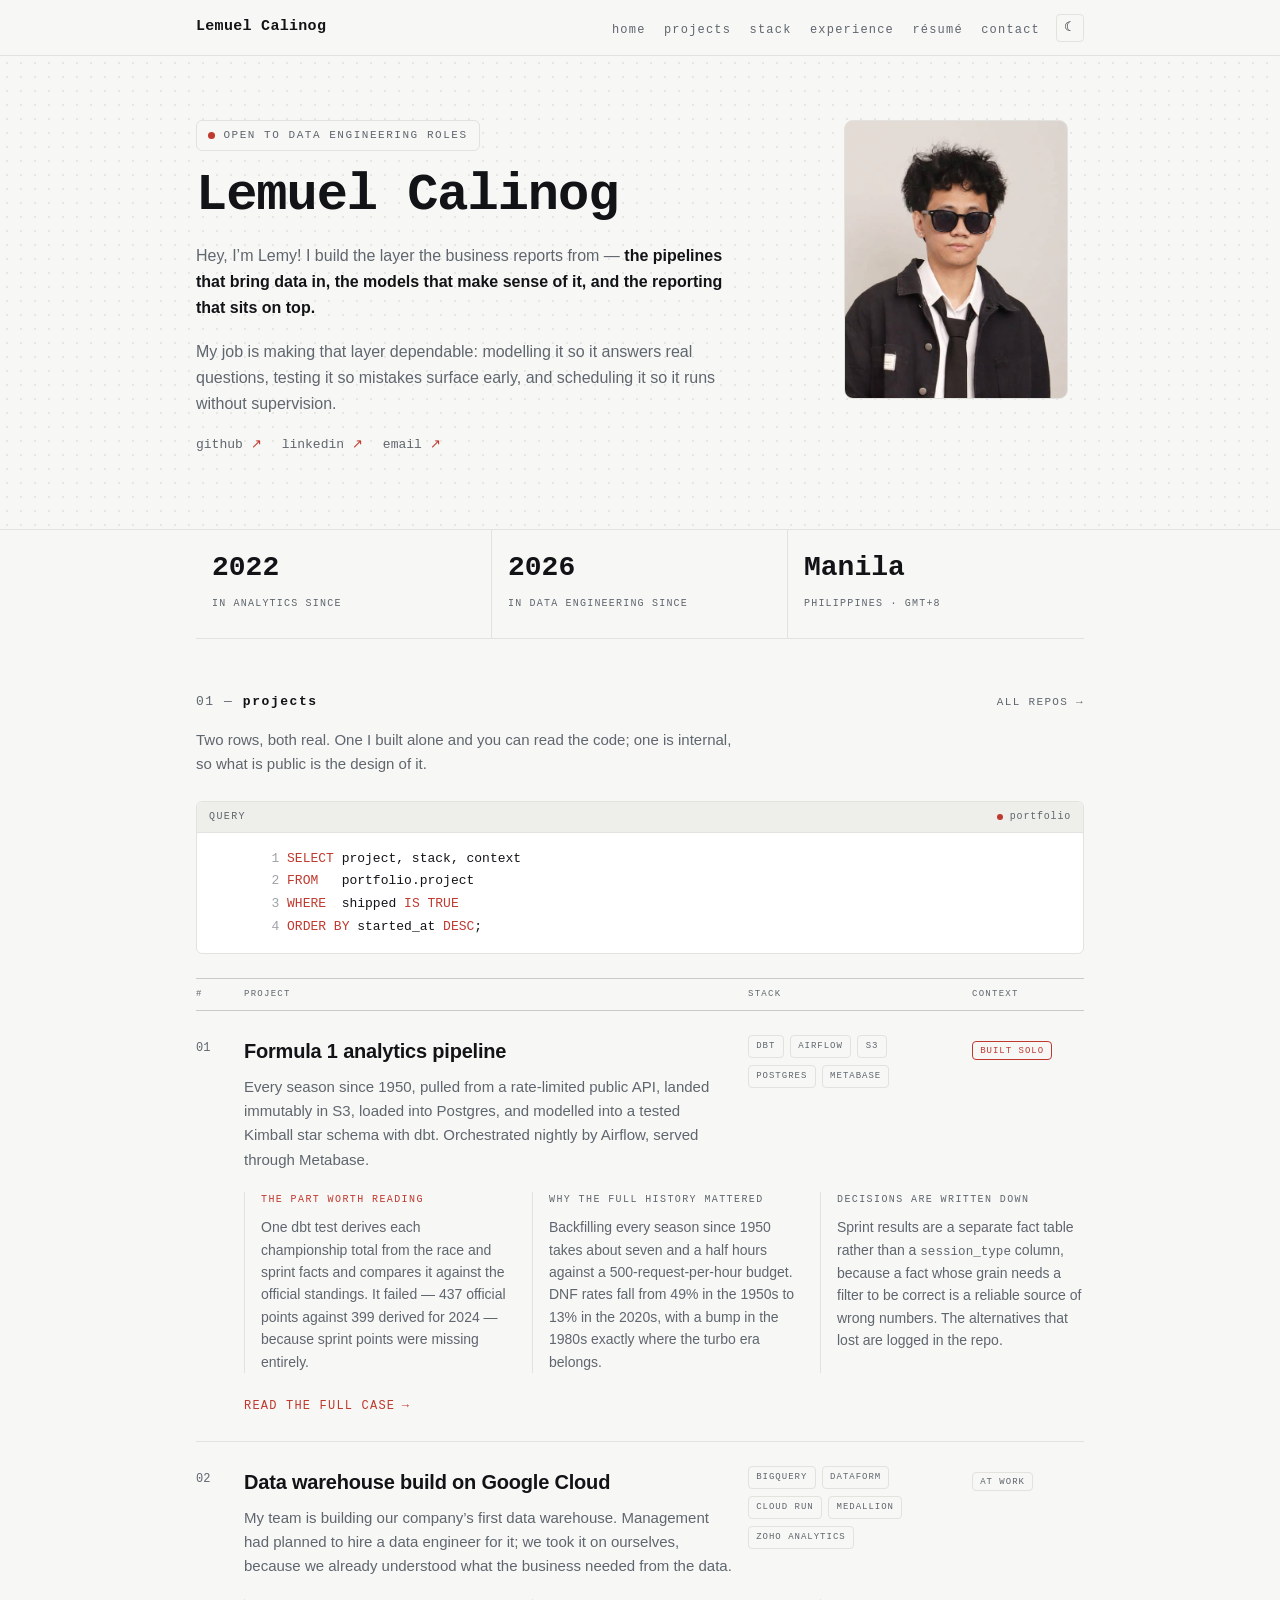
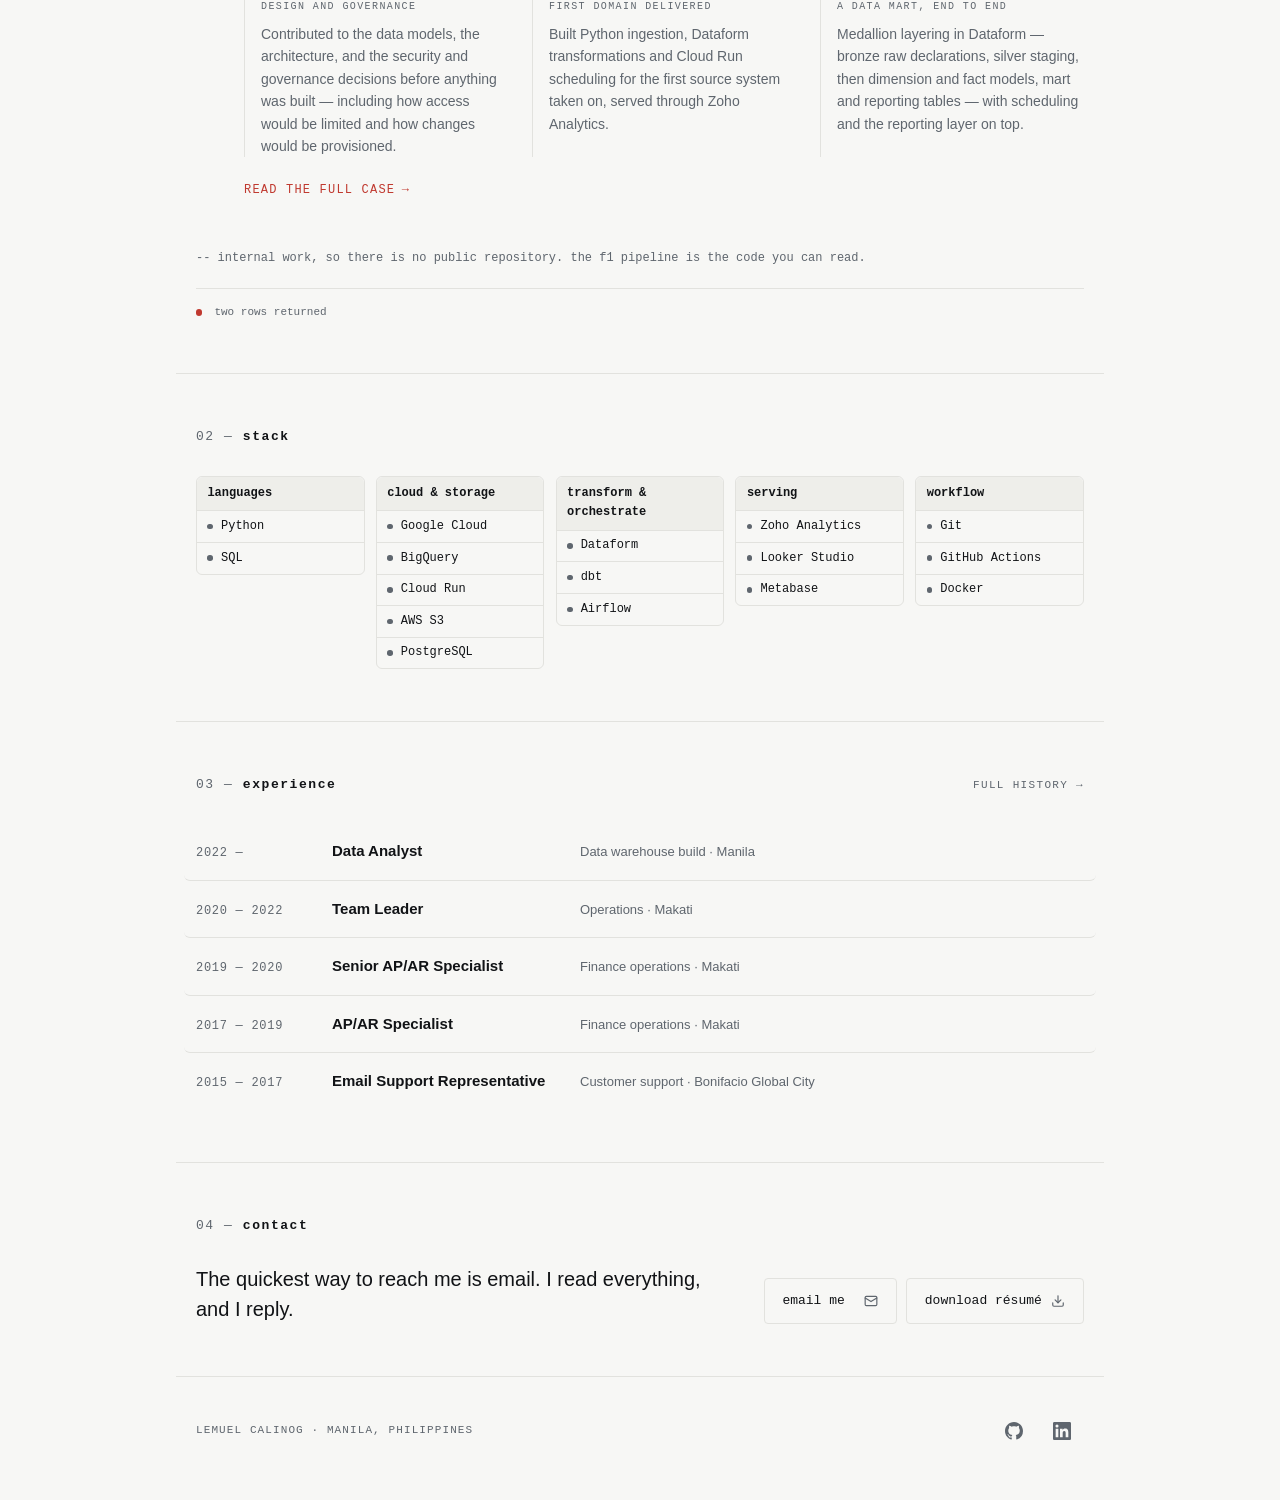
==== index.html @ dd2e5c6b "feat: add stack to the primary navigation The stack section was the only one on the home page with n" ====
<!DOCTYPE html>
<html lang="en">
<head>
<meta charset="utf-8">
<meta name="viewport" content="width=device-width, initial-scale=1">
<title>Lemuel Calinog — Analytics Engineering</title>
<meta name="description" content="Data professional in Manila. I build the layer the business reports from — the pipelines that bring data in, the models that make sense of it, and the reporting that sits on top.">

<meta property="og:type" content="website">
<meta property="og:title" content="Lemuel Calinog — Analytics Engineering">
<meta property="og:description" content="I build the layer the business reports from — the pipelines that bring data in, the models that make sense of it, and the reporting that sits on top.">
<meta property="og:url" content="https://lemybetheone.vercel.app/">
<!-- og:image must be an absolute URL: LinkedIn will not resolve a relative one.
     If the site moves to a custom domain, this line and og:url must change. -->
<meta property="og:image" content="https://lemybetheone.vercel.app/assets/og.png">
<meta property="og:image:width" content="1200">
<meta property="og:image:height" content="630">
<meta property="og:image:alt" content="Lemuel Calinog — building the layer the business reports from.">
<meta name="twitter:card" content="summary_large_image">
<link rel="icon" href="assets/favicon.svg" type="image/svg+xml">

<script>
(function(){try{var t=localStorage.getItem('theme');if(t){document.documentElement.setAttribute('data-theme',t);}}catch(e){}})();
</script>

<link rel="stylesheet" href="assets/style.css">
</head>
<body>

<a class="skip" href="#main">Skip to content</a>

<header>
  <div class="wrap bar">
    <a class="brand" href="#top">Lemuel Calinog</a>
    <nav aria-label="Primary">
      <ul>
        <li><a href="#top">home</a></li>
        <li><a href="projects.html">projects</a></li>
        <li><a href="#stack">stack</a></li>
        <li><a href="#experience">experience</a></li>
        <li><a href="assets/lemuel-calinog-cv.pdf" target="_blank" rel="noopener noreferrer">résumé<span class="sr-only"> (opens in a new tab)</span></a></li>
        <li><a href="#contact">contact</a></li>
      </ul>
    </nav>
    <button id="theme-toggle" type="button" aria-label="Switch colour theme"><span id="theme-icon">☀</span></button>
  </div>
</header>

<main id="main">

  <div class="hero" id="top">
    <div class="wrap">
      <div class="herogrid">
      <div class="portrait" role="img" aria-label="Lemuel Calinog"></div>
      <div>
      <p class="avail">Open to data engineering roles</p>
      <h1>Lemuel Calinog</h1>
      <p class="lede">Hey, I&rsquo;m Lemy! I build the layer the business reports from &mdash; <strong>the pipelines that bring data in, the models that make sense of it, and the reporting that sits on top.</strong></p>
      <p class="sub">My job is making that layer dependable: modelling it so it answers real questions, testing it so mistakes surface early, and scheduling it so it runs without supervision.</p>
      <p class="herolinks mono">
        <a href="https://github.com/lemybetheone" target="_blank" rel="noopener noreferrer" aria-label="GitHub (opens in a new tab)"><span class="lbl">github</span><span class="ico"><svg width="20" height="20" viewBox="0 0 16 16" fill="currentColor" aria-hidden="true"><path d="M8 0C3.58 0 0 3.58 0 8c0 3.54 2.29 6.53 5.47 7.59.4.07.55-.17.55-.38 0-.19-.01-.82-.01-1.49-2.01.37-2.53-.49-2.69-.94-.09-.23-.48-.94-.82-1.13-.28-.15-.68-.52-.01-.53.63-.01 1.08.58 1.23.82.72 1.21 1.87.87 2.33.66.07-.52.28-.87.51-1.07-1.78-.2-3.64-.89-3.64-3.95 0-.87.31-1.59.82-2.15-.08-.2-.36-1.02.08-2.12 0 0 .67-.21 2.2.82.64-.18 1.32-.27 2-.27s1.36.09 2 .27c1.53-1.04 2.2-.82 2.2-.82.44 1.1.16 1.92.08 2.12.51.56.82 1.27.82 2.15 0 3.07-1.87 3.75-3.65 3.95.29.25.54.73.54 1.48 0 1.07-.01 1.93-.01 2.2 0 .21.15.46.55.38A8.01 8.01 0 0 0 16 8c0-4.42-3.58-8-8-8Z"/></svg></span></a>
        <a href="https://www.linkedin.com/in/lemuelcalinog/" target="_blank" rel="noopener noreferrer" aria-label="LinkedIn (opens in a new tab)"><span class="lbl">linkedin</span><span class="ico"><svg width="20" height="20" viewBox="0 0 24 24" fill="currentColor" aria-hidden="true"><path d="M20.447 20.452h-3.554v-5.569c0-1.328-.027-3.037-1.852-3.037-1.853 0-2.136 1.445-2.136 2.939v5.667H9.351V9h3.414v1.561h.046c.477-.9 1.637-1.85 3.37-1.85 3.601 0 4.267 2.37 4.267 5.455v6.286ZM5.337 7.433a2.062 2.062 0 0 1-2.063-2.065 2.064 2.064 0 1 1 2.063 2.065Zm1.782 13.019H3.555V9h3.564v11.452ZM22.225 0H1.771C.792 0 0 .774 0 1.729v20.542C0 23.227.792 24 1.771 24h20.451C23.2 24 24 23.227 24 22.271V1.729C24 .774 23.2 0 22.222 0h.003Z"/></svg></span></a>
        <a href="mailto:lemuelcalinog@gmail.com" aria-label="Email"><span class="lbl">email</span><span class="ico"><svg width="20" height="20" viewBox="0 0 24 24" fill="none" stroke="currentColor" stroke-width="1.8" stroke-linecap="round" stroke-linejoin="round" aria-hidden="true"><rect x="2" y="4" width="20" height="16" rx="2"/><path d="m2 7 10 6 10-6"/></svg></span></a>
      </p>
      </div>
      </div>
    </div>
  </div>

  <div class="wrap">
    <div class="stats">
      <div class="stat"><b>2022</b><span>in analytics since</span></div>
      <div class="stat"><b>2026</b><span>in data engineering since</span></div>
      <div class="stat"><b>Manila</b><span>philippines · gmt+8</span></div>
    </div>
  </div>

  <section id="projects" class="wrap">
    <div class="shead">
      <h2>01 — <b>projects</b></h2>
      <a href="https://github.com/lemybetheone" target="_blank" rel="noopener noreferrer">all repos &rarr;<span class="sr-only"> (opens in a new tab)</span></a>
    </div>
    <p class="sintro">Two rows, both real. One I built alone and you can read the code; one is internal, so what is public is the design of it.</p>

    <div class="qpane">
      <div class="qbar"><span>query</span><span class="qconn">portfolio</span></div>
      <pre class="qsql"><code>        <span class="ln">1</span> <span class="kw">SELECT</span> project, stack, context
        <span class="ln">2</span> <span class="kw">FROM</span>   portfolio.project
        <span class="ln">3</span> <span class="kw">WHERE</span>  shipped <span class="kw">IS TRUE</span>
        <span class="ln">4</span> <span class="kw">ORDER BY</span> started_at <span class="kw">DESC</span>;</code></pre>
    </div>

    <div class="rowhead" aria-hidden="true">
      <span>#</span><span>project</span><span>stack</span><span>context</span>
    </div>

    <article class="prow">
      <div class="ptop">
        <span class="pn">01</span>
        <div class="phead">
          <h3><a href="projects.html#f1">Formula 1 analytics pipeline</a></h3>
          <p class="plede">Every season since 1950, pulled from a rate-limited public API, landed immutably in S3, loaded into Postgres, and modelled into a tested Kimball star schema with dbt. Orchestrated nightly by Airflow, served through Metabase.</p>
        </div>
        <p class="tags pstack"><span class="tag">dbt</span><span class="tag">Airflow</span><span class="tag">S3</span><span class="tag">Postgres</span><span class="tag">Metabase</span></p>
        <p class="pctx"><span class="tag tag-hot">Built solo</span></p>
      </div>
      <div class="pcols">
        <div class="pcol">
          <p class="pcol-label pcol-label--hot">The part worth reading</p>
          <p>One dbt test derives each championship total from the race and sprint facts and compares it against the official standings. It failed — 437 official points against 399 derived for 2024 — because sprint points were missing entirely.</p>
        </div>
        <div class="pcol">
          <p class="pcol-label">Why the full history mattered</p>
          <p>Backfilling every season since 1950 takes about seven and a half hours against a 500-request-per-hour budget. DNF rates fall from 49% in the 1950s to 13% in the 2020s, with a bump in the 1980s exactly where the turbo era belongs.</p>
        </div>
        <div class="pcol">
          <p class="pcol-label">Decisions are written down</p>
          <p>Sprint results are a separate fact table rather than a <code>session_type</code> column, because a fact whose grain needs a filter to be correct is a reliable source of wrong numbers. The alternatives that lost are logged in the repo.</p>
        </div>
      </div>
      <p class="pmore"><a class="go" href="projects.html#f1">Read the full case</a></p>
    </article>

    <article class="prow">
      <div class="ptop">
        <span class="pn">02</span>
        <div class="phead">
          <h3><a href="projects.html#warehouse">Data warehouse build on Google Cloud</a></h3>
          <p class="plede">My team is building our company&rsquo;s first data warehouse. Management had planned to hire a data engineer for it; we took it on ourselves, because we already understood what the business needed from the data.</p>
        </div>
        <p class="tags pstack"><span class="tag">BigQuery</span><span class="tag">Dataform</span><span class="tag">Cloud Run</span><span class="tag">Medallion</span><span class="tag">Zoho Analytics</span></p>
        <p class="pctx"><span class="tag">At work</span></p>
      </div>
      <div class="pcols">
        <div class="pcol">
          <p class="pcol-label">Design and governance</p>
          <p>Contributed to the data models, the architecture, and the security and governance decisions before anything was built — including how access would be limited and how changes would be provisioned.</p>
        </div>
        <div class="pcol">
          <p class="pcol-label">First domain delivered</p>
          <p>Built Python ingestion, Dataform transformations and Cloud Run scheduling for the first source system taken on, served through Zoho Analytics.</p>
        </div>
        <div class="pcol">
          <p class="pcol-label">A data mart, end to end</p>
          <p>Medallion layering in Dataform — bronze raw declarations, silver staging, then dimension and fact models, mart and reporting tables — with scheduling and the reporting layer on top.</p>
        </div>
      </div>
      <p class="pmore"><a class="go" href="projects.html#warehouse">Read the full case</a></p>
    </article>

    <p class="pnote">-- internal work, so there is no public repository. the f1 pipeline is the code you can read.</p>
    <p class="statusline">two rows returned</p>
  </section>

  <section id="stack" class="wrap">
    <div class="shead"><h2>02 — <b>stack</b></h2></div>
        <div class="stackgrid">
      <div class="ent">
        <div class="entname">languages</div>
        <ul>
          <li><span class="dot"></span>Python</li>
          <li><span class="dot"></span>SQL</li>
        </ul>
      </div>
      <div class="ent">
        <div class="entname">cloud &amp; storage</div>
        <ul>
          <li><span class="dot"></span>Google Cloud</li>
          <li><span class="dot"></span>BigQuery</li>
          <li><span class="dot"></span>Cloud Run</li>
          <li><span class="dot"></span>AWS S3</li>
          <li><span class="dot"></span>PostgreSQL</li>
        </ul>
      </div>
      <div class="ent">
        <div class="entname">transform &amp; orchestrate</div>
        <ul>
          <li><span class="dot"></span>Dataform</li>
          <li><span class="dot"></span>dbt</li>
          <li><span class="dot"></span>Airflow</li>
        </ul>
      </div>
      <div class="ent">
        <div class="entname">serving</div>
        <ul>
          <li><span class="dot"></span>Zoho Analytics</li>
          <li><span class="dot"></span>Looker Studio</li>
          <li><span class="dot"></span>Metabase</li>
        </ul>
      </div>
      <div class="ent">
        <div class="entname">workflow</div>
        <ul>
          <li><span class="dot"></span>Git</li>
          <li><span class="dot"></span>GitHub Actions</li>
          <li><span class="dot"></span>Docker</li>
        </ul>
      </div>
    </div>
  </section>

  <section id="experience" class="wrap">
    <div class="shead">
      <h2>03 — <b>experience</b></h2>
      <a href="assets/lemuel-calinog-cv.pdf" target="_blank" rel="noopener noreferrer">full history &rarr;<span class="sr-only"> (opens in a new tab)</span></a>
    </div>
    <div class="xp"><div class="yr">2022 —</div><div class="role">Data Analyst</div><div class="org">Data warehouse build · Manila</div></div>
    <div class="xp"><div class="yr">2020 — 2022</div><div class="role">Team Leader</div><div class="org">Operations · Makati</div></div>
    <div class="xp"><div class="yr">2019 — 2020</div><div class="role">Senior AP/AR Specialist</div><div class="org">Finance operations · Makati</div></div>
    <div class="xp"><div class="yr">2017 — 2019</div><div class="role">AP/AR Specialist</div><div class="org">Finance operations · Makati</div></div>
    <div class="xp"><div class="yr">2015 — 2017</div><div class="role">Email Support Representative</div><div class="org">Customer support · Bonifacio Global City</div></div>
  </section>

  <section id="contact" class="wrap">
    <div class="shead"><h2>04 — <b>contact</b></h2></div>
    <div class="contactrow">
      <p class="cstatement">The quickest way to reach me is email. I read everything, and I reply.</p>
      <div class="cactions">
        <!-- Opens the mail client AND copies the address. If no mail handler is
             registered the mailto does nothing visible, which is the failure this
             works around: the address is already on the clipboard and the status
             region says so. -->
        <a class="btn" id="email-action" href="mailto:lemuelcalinog@gmail.com" data-email="lemuelcalinog@gmail.com">
          <span class="btn-label">email me</span>
          <span class="btn-icon"><svg width="14" height="14" viewBox="0 0 24 24" fill="none" stroke="currentColor" stroke-width="2" stroke-linecap="round" stroke-linejoin="round" aria-hidden="true"><rect x="2" y="4" width="20" height="16" rx="2"/><path d="m2 7 10 6 10-6"/></svg></span>
        </a>
        <a class="btn" href="assets/lemuel-calinog-cv.pdf" target="_blank" rel="noopener noreferrer">
          <span class="btn-label">download r&eacute;sum&eacute;</span>
          <span class="btn-icon"><svg width="14" height="14" viewBox="0 0 24 24" fill="none" stroke="currentColor" stroke-width="2" stroke-linecap="round" stroke-linejoin="round" aria-hidden="true"><path d="M21 15v4a2 2 0 0 1-2 2H5a2 2 0 0 1-2-2v-4"/><polyline points="7 10 12 15 17 10"/><line x1="12" y1="15" x2="12" y2="3"/></svg></span>
          <span class="sr-only"> (opens in a new tab)</span>
        </a>
      </div>
    </div>
    <p id="copy-status" class="sr-only" role="status" aria-live="polite"></p>
  </section>

</main>

<footer class="wrap">
  <span>Lemuel Calinog · Manila, Philippines</span>
  <div class="social">
    <a href="https://github.com/lemybetheone" target="_blank" rel="noopener noreferrer">
      <svg width="18" height="18" viewBox="0 0 16 16" fill="currentColor" aria-hidden="true"><path d="M8 0C3.58 0 0 3.58 0 8c0 3.54 2.29 6.53 5.47 7.59.4.07.55-.17.55-.38 0-.19-.01-.82-.01-1.49-2.01.37-2.53-.49-2.69-.94-.09-.23-.48-.94-.82-1.13-.28-.15-.68-.52-.01-.53.63-.01 1.08.58 1.23.82.72 1.21 1.87.87 2.33.66.07-.52.28-.87.51-1.07-1.78-.2-3.64-.89-3.64-3.95 0-.87.31-1.59.82-2.15-.08-.2-.36-1.02.08-2.12 0 0 .67-.21 2.2.82.64-.18 1.32-.27 2-.27s1.36.09 2 .27c1.53-1.04 2.2-.82 2.2-.82.44 1.1.16 1.92.08 2.12.51.56.82 1.27.82 2.15 0 3.07-1.87 3.75-3.65 3.95.29.25.54.73.54 1.48 0 1.07-.01 1.93-.01 2.2 0 .21.15.46.55.38A8.01 8.01 0 0 0 16 8c0-4.42-3.58-8-8-8Z"/></svg>
      <span class="sr-only">GitHub (opens in a new tab)</span>
    </a>
    <a href="https://www.linkedin.com/in/lemuelcalinog/" target="_blank" rel="noopener noreferrer">
      <svg width="18" height="18" viewBox="0 0 24 24" fill="currentColor" aria-hidden="true"><path d="M20.447 20.452h-3.554v-5.569c0-1.328-.027-3.037-1.852-3.037-1.853 0-2.136 1.445-2.136 2.939v5.667H9.351V9h3.414v1.561h.046c.477-.9 1.637-1.85 3.37-1.85 3.601 0 4.267 2.37 4.267 5.455v6.286ZM5.337 7.433a2.062 2.062 0 0 1-2.063-2.065 2.064 2.064 0 1 1 2.063 2.065Zm1.782 13.019H3.555V9h3.564v11.452ZM22.225 0H1.771C.792 0 0 .774 0 1.729v20.542C0 23.227.792 24 1.771 24h20.451C23.2 24 24 23.227 24 22.271V1.729C24 .774 23.2 0 22.222 0h.003Z"/></svg>
      <span class="sr-only">LinkedIn (opens in a new tab)</span>
    </a>
  </div>
</footer>

<script src="assets/site.js" defer></script>
</body>
</html>
---- assets/style.css ----
/* dark is the default here; light is the alternate */
  :root{
    --bg:#0b0c0e; --raised:#121418; --ink:#f2f3f5; --muted:#8a9099;
    --rule:#23262b; --accent:#e8564a; --dot:rgba(255,255,255,.07);
    --chip:#15181c; --rule-strong:#2e3239; --scrim-rgb:11,12,14;
    --key:#f09a91; --key-bg:#241512;
    /* one radius scale for the whole page */
    --r-sm:4px; --r-md:6px; --r-lg:9px;
  }
  @media (prefers-color-scheme:light){
    :root:not([data-theme="dark"]){
      --bg:#f7f7f5; --raised:#ffffff; --ink:#111316; --muted:#5f666e;
      --rule:#e2e2de; --accent:#c0392f; --dot:rgba(0,0,0,.07); --chip:#eeeeea;
      --rule-strong:#cbcbc5; --key:#a33227; --key-bg:#f7e7e4; --scrim-rgb:247,247,245;
    }
  }
  :root[data-theme="light"]{
    --bg:#f7f7f5; --raised:#ffffff; --ink:#111316; --muted:#5f666e;
    --rule:#e2e2de; --accent:#c0392f; --dot:rgba(0,0,0,.07); --chip:#eeeeea;
    --rule-strong:#cbcbc5; --key:#a33227; --key-bg:#f7e7e4; --scrim-rgb:247,247,245;
  }

  *{box-sizing:border-box}
  html{-webkit-text-size-adjust:100%;scroll-behavior:smooth}
  @media (prefers-reduced-motion:reduce){html{scroll-behavior:auto}}
  body{
    margin:0;background:var(--bg);color:var(--ink);
    font:400 1rem/1.62 -apple-system,BlinkMacSystemFont,"Segoe UI",Roboto,Helvetica,Arial,sans-serif;
  }
  .wrap{max-width:58rem;margin:0 auto;padding-left:1.25rem;padding-right:1.25rem}
  a{color:inherit}
  a:focus-visible,button:focus-visible{outline:2px solid var(--accent);outline-offset:3px}
  .mono{font-family:ui-monospace,SFMono-Regular,Menlo,Consolas,"Courier New",monospace}
  code{font-family:ui-monospace,SFMono-Regular,Menlo,Consolas,monospace;font-size:.9em}

  .sr-only{
    position:absolute;width:1px;height:1px;padding:0;margin:-1px;
    overflow:hidden;clip-path:inset(50%);white-space:nowrap;border:0;
  }
  /* Theme crossfade.
     The transition is applied only while .theme-anim is on <html>, added on
     toggle and removed once it finishes. Transitioning colours permanently
     would make the first paint fade in and slow ordinary hovers. */
  .theme-anim, .theme-anim *{
    transition:background-color .28s ease, color .28s ease,
               border-color .28s ease, fill .28s ease !important;
  }
  #theme-icon{display:inline-block;line-height:1}
  #theme-icon.swap{animation:icon-swap .34s ease}
  @keyframes icon-swap{
    from{transform:rotate(-140deg) scale(.6);opacity:0}
    to{transform:rotate(0) scale(1);opacity:1}
  }
  @media (prefers-reduced-motion:reduce){
    .theme-anim, .theme-anim *{transition:none !important}
    #theme-icon.swap{animation:none}
  }

  .skip{position:absolute;left:-9999px}
  .skip:focus{left:1rem;top:1rem;z-index:20;background:var(--raised);padding:.6rem 1rem;border:1px solid var(--rule)}

  /* ---------- header ---------- */
  header{position:sticky;top:0;z-index:10;background:var(--bg);border-bottom:1px solid var(--rule)}
  .bar{display:flex;align-items:center;gap:1rem;padding-top:.85rem;padding-bottom:.85rem;flex-wrap:wrap}
  .brand{
    font-family:ui-monospace,SFMono-Regular,Menlo,Consolas,monospace;
    font-size:.9375rem;font-weight:700;letter-spacing:.02em;text-decoration:none;margin-right:auto;
  }
  nav ul{display:flex;gap:1.15rem;list-style:none;margin:0;padding:0;flex-wrap:wrap}
  nav a{
    font-family:ui-monospace,SFMono-Regular,Menlo,Consolas,monospace;
    font-size:.75rem;letter-spacing:.1em;text-transform:lowercase;
    color:var(--muted);text-decoration:none;
  }
  nav a:hover{color:var(--ink)}
  #theme-toggle{
    border:1px solid var(--rule);background:transparent;color:var(--ink);
    width:1.75rem;height:1.75rem;cursor:pointer;font-size:.8rem;line-height:1;
    border-radius:var(--r-sm);
    display:inline-flex;align-items:center;justify-content:center;flex-shrink:0;
  }
  @media (max-width:34rem){
    nav{order:3;width:100%;border-top:1px solid var(--rule);padding-top:.6rem}
    /* space-between spreads the five links across the full row; the gap is only
       the minimum, kept small enough that they still fit on one line at 320px,
       where 0.8rem was pushing contact onto a second row */
    nav ul{gap:.4rem;justify-content:space-between}
    nav a{font-size:.6875rem;letter-spacing:.06em}
  }
  /* six links do not fit one line on the narrowest phones: the labels alone are
     269px inside 280px, leaving 11px for five gaps. One step down of type and
     tracking buys the room back, below the width where 375px devices sit. */
  @media (max-width:21.5rem){
    nav a{font-size:.625rem;letter-spacing:.03em}
  }

  /* ---------- hero ---------- */
  /* #top is the hero itself and the header is sticky, so jumping to it parked
     the header over the top of the photograph and the frame began at the neck.
     The offset matches the header, which lands the page at its true top where
     the whole figure shows. Desktop has a shorter header, so it simply clamps. */
  #top{scroll-margin-top:7rem}
  .hero{
    position:relative;padding-top:4rem;padding-bottom:3.5rem;
    background-image:radial-gradient(var(--dot) 1px, transparent 1px);
    background-size:14px 14px;
    border-bottom:1px solid var(--rule);
  }
  .avail{
    display:inline-flex;align-items:center;gap:.5rem;
    font-family:ui-monospace,SFMono-Regular,Menlo,Consolas,monospace;
    font-size:.6875rem;letter-spacing:.14em;text-transform:uppercase;color:var(--muted);
    border:1px solid var(--rule);background:var(--bg);padding:.35rem .7rem;margin:0 0 1.75rem;
    border-radius:var(--r-md);
  }
  .avail::before{content:"";width:.45rem;height:.45rem;border-radius:50%;background:var(--accent)}
  .herogrid{display:grid;gap:2rem;align-items:start}
  @media (min-width:44rem){
    .herogrid{grid-template-columns:1fr 15rem;gap:2.75rem}
    .portrait{order:2}
  }
  /* The portrait is a background image so each theme fetches only its own
     file. An <img> pair would download both, and <picture> cannot see the
     manual data-theme toggle - only the OS preference. */
  .portrait{
    margin:0;max-width:14rem;width:100%;aspect-ratio:560/697;
    border:1px solid var(--rule);border-radius:var(--r-lg);
    background:#edece8 center/cover no-repeat;
    background-image:url(portrait.jpg);
  }
  @media (prefers-color-scheme:light){
    :root:not([data-theme="dark"]) .portrait{background-image:url(portrait-light.jpg)}
  }
  :root[data-theme="light"] .portrait{background-image:url(portrait-light.jpg)}
  :root[data-theme="dark"] .portrait{background-image:url(portrait.jpg)}

  h1{
    font-family:ui-monospace,SFMono-Regular,Menlo,Consolas,monospace;
    margin:0 0 1.25rem;font-size:clamp(2rem,8vw,3.25rem);font-weight:700;
    line-height:1.05;letter-spacing:-.02em;
  }
  .hero p{margin:0 0 1.1rem;max-width:34rem;color:var(--muted)}
  .hero p strong{color:var(--ink);font-weight:600}
  .herolinks{
    font-family:ui-monospace,SFMono-Regular,Menlo,Consolas,monospace;
    font-size:.8125rem;margin:1.75rem 0 0;display:flex;flex-wrap:wrap;gap:1.25rem;
  }
  .herolinks a{text-decoration:none;color:var(--muted)}
  .herolinks a:hover{color:var(--accent)}
  .herolinks a::after{content:" \2197";color:var(--accent)}

  /* The icon belongs to the hero links alone: the label carries wide screens,
     and every other .herolinks on the site - all repos on projects.html - stays
     a plain text link rather than being forced into an icon circle. */
  .herolinks .ico{display:none}

  /* Below 44rem the portrait fills the screen and the copy sits on it, centred.
     The photograph's backdrop peaks at 0.99 relative luminance, so light text
     over it unwashed measures about 1.05:1. A wash of 0.85 is what AA needs at
     that peak, and it fades in only under the copy, so the figure above stays
     as it was shot. */
  @media (max-width:43.98rem){
    .hero{
      position:relative;
      /* 7rem is the header above it, so the photograph fills what is left */
      min-height:calc(100vh - 7rem);min-height:calc(100svh - 7rem);
      display:flex;align-items:flex-end;text-align:center;
      padding-top:1.5rem;padding-bottom:2rem;
      background-image:url(portrait-full.jpg);
      background-size:cover;background-position:50% 50%;background-repeat:no-repeat;
    }
    .hero::before{
      content:"";position:absolute;inset:0;pointer-events:none;z-index:1;
      background:linear-gradient(to bottom,
        rgba(var(--scrim-rgb),.10) 0%,
        rgba(var(--scrim-rgb),0) 30%);
    }
    .hero > .wrap{position:relative;width:100%;z-index:2}
    /* sized to the copy, not to a share of the viewport: a percentage cannot
       know how tall the text is */
    .hero > .wrap::before{
      content:"";position:absolute;z-index:-1;pointer-events:none;
      left:0;right:0;top:-6rem;bottom:-2rem;
      background:linear-gradient(to bottom,
        rgba(var(--scrim-rgb),0) 0,
        rgba(var(--scrim-rgb),.86) 6rem,
        rgba(var(--scrim-rgb),.93) 100%);
    }
    .portrait{display:none}
    .herogrid{gap:0}
    .herogrid > div:last-child{display:flex;flex-direction:column;align-items:center}

    /* .hero p is (0,1,1) and outranks a bare .avail, so this has to match it */
    .hero .avail{
      order:1;margin:0 0 1.1rem;
      background:rgba(var(--scrim-rgb),.45);border-color:rgba(255,255,255,.22);
      -webkit-backdrop-filter:blur(6px);backdrop-filter:blur(6px);
      color:var(--ink);
    }
    .hero .lede{
      order:2;margin:0 0 1.4rem;max-width:30rem;
      font-size:.9375rem;line-height:1.6;color:var(--ink);
    }
    .hero .lede strong{font-weight:600}
    /* the second paragraph is desktop only */
    .hero .sub{display:none}

    .hero .herolinks{order:3;margin:0 0 1.5rem;gap:.75rem;justify-content:center}
    .hero .herolinks .lbl{display:none}
    .hero .herolinks .ico{display:inline-flex;line-height:0}
    .hero .herolinks a::after{content:none}
    .hero .herolinks a{
      display:inline-flex;align-items:center;justify-content:center;
      width:2.75rem;height:2.75rem;border-radius:50%;color:var(--ink);
      background:rgba(var(--scrim-rgb),.45);border:1px solid rgba(255,255,255,.22);
      -webkit-backdrop-filter:blur(6px);backdrop-filter:blur(6px);
    }

    /* family, weight and tracking stay as the desktop h1 sets them; only the
       position and the size change for the splash */
    .hero h1{
      order:4;margin:0;
      font-size:clamp(2rem,11vw,3.25rem);line-height:1.05;
    }
  }
  /* Each theme gets its own frame, as .portrait already does, so only the one
     in use is fetched. A light wash is pale, so its glass needs a dark edge. */
  @media (max-width:43.98rem){
    :root[data-theme="light"] .hero{background-image:url(portrait-full-light.jpg)}
    :root[data-theme="dark"] .hero{background-image:url(portrait-full.jpg)}
    :root[data-theme="light"] .hero .avail,
    :root[data-theme="light"] .hero .herolinks a{border-color:rgba(0,0,0,.18)}
  }
  @media (max-width:43.98rem) and (prefers-color-scheme:light){
    :root:not([data-theme="dark"]) .hero{background-image:url(portrait-full-light.jpg)}
    :root:not([data-theme="dark"]) .hero .avail,
    :root:not([data-theme="dark"]) .hero .herolinks a{border-color:rgba(0,0,0,.18)}
  }
  /* ---------- stat strip ---------- */
  .stats{display:grid;grid-template-columns:repeat(3,1fr);border-bottom:1px solid var(--rule)}
  .stat{padding:1.5rem 1rem;border-right:1px solid var(--rule)}
  .stat:last-child{border-right:0}
  .stat b{
    display:block;font-family:ui-monospace,SFMono-Regular,Menlo,Consolas,monospace;
    font-size:clamp(1.25rem,5vw,1.75rem);font-weight:700;line-height:1;margin-bottom:.4rem;
  }
  .stat span{
    font-family:ui-monospace,SFMono-Regular,Menlo,Consolas,monospace;
    font-size:.625rem;letter-spacing:.12em;text-transform:uppercase;color:var(--muted);
  }

  /* ---------- sections ---------- */
  section{padding-top:3.25rem;padding-bottom:3.25rem;border-bottom:1px solid var(--rule)}
  .shead{display:flex;align-items:baseline;justify-content:space-between;gap:1rem;margin:0 0 1.75rem;flex-wrap:wrap}
  .shead h2,.shead h3{
    font-family:ui-monospace,SFMono-Regular,Menlo,Consolas,monospace;
    font-size:.8125rem;font-weight:500;letter-spacing:.12em;text-transform:lowercase;
    color:var(--muted);margin:0;
  }
  .shead h2 b,.shead h3 b{color:var(--ink);font-weight:700}
  .shead a{
    font-family:ui-monospace,SFMono-Regular,Menlo,Consolas,monospace;
    font-size:.6875rem;letter-spacing:.12em;text-transform:uppercase;
    color:var(--muted);text-decoration:none;
  }
  .shead a:hover{color:var(--accent)}

  /* ---------- projects: the result set ---------- */
  .tags{display:flex;flex-wrap:wrap;gap:.4rem;margin:0 0 .9rem}
  .tag{
    font-family:ui-monospace,SFMono-Regular,Menlo,Consolas,monospace;
    font-size:.5625rem;letter-spacing:.11em;text-transform:uppercase;
    border:1px solid var(--rule);color:var(--muted);padding:.22rem .45rem;
    border-radius:var(--r-sm);white-space:nowrap;
  }
  .tag-hot{border-color:var(--accent);color:var(--accent)}
  .sintro{margin:-.75rem 0 1.5rem;max-width:34rem;color:var(--muted);font-size:.9375rem}

  /* the query is a display of what the section is, not a live console:
     there is no server here, so there is no run control and no timing. */
  .qpane{border:1px solid var(--rule);background:var(--raised);border-radius:var(--r-md);overflow:hidden;margin:0 0 1.5rem}
  .qbar{
    display:flex;align-items:center;gap:.5rem;padding:.45rem .75rem;
    border-bottom:1px solid var(--rule);background:var(--chip);
    font-family:ui-monospace,SFMono-Regular,Menlo,Consolas,monospace;font-size:.625rem;letter-spacing:.14em;
    text-transform:uppercase;color:var(--muted);
  }
  .qconn{margin-left:auto;display:inline-flex;align-items:center;gap:.4rem;letter-spacing:.08em;text-transform:none}
  .qconn::before{content:"";width:.4rem;height:.4rem;border-radius:50%;background:var(--accent)}
  .qsql{margin:0;padding:.9rem .75rem;overflow-x:auto}
  .qsql code{font-family:ui-monospace,SFMono-Regular,Menlo,Consolas,monospace;font-size:.8125rem;line-height:1.75;display:block;white-space:pre}
  .kw{color:var(--accent)}
  .str{color:var(--ink)}
  .ln{color:var(--muted);opacity:.6;-webkit-user-select:none;user-select:none}

  .rowhead{display:none}
  @media (min-width:52rem){
    .rowhead{
      display:grid;grid-template-columns:2rem minmax(0,1fr) 13rem 7rem;gap:1rem;
      padding:.5rem 0;border-top:1px solid var(--rule-strong);border-bottom:1px solid var(--rule-strong);
      font-family:ui-monospace,SFMono-Regular,Menlo,Consolas,monospace;font-size:.5625rem;letter-spacing:.14em;
      text-transform:uppercase;color:var(--muted);
    }
  }
  .prow{padding:1.5rem 0;border-bottom:1px solid var(--rule)}
  .prow:last-of-type{border-bottom:0}
  .ptop{display:grid;gap:.85rem}
  @media (min-width:52rem){
    .ptop{grid-template-columns:2rem minmax(0,1fr) 13rem 7rem;gap:1rem;align-items:start}
  }
  .pn{font-family:ui-monospace,SFMono-Regular,Menlo,Consolas,monospace;font-size:.75rem;color:var(--muted);padding-top:.3rem}
  @media (max-width:52rem){ .pn{display:none} }
  .phead h3{margin:0 0 .5rem;font-size:1.25rem;font-weight:650;letter-spacing:-.01em}
  .phead h3 a{text-decoration:none}
  @media (hover:hover){ .phead h3 a:hover{color:var(--accent)} }
  .plede{margin:0;font-size:.9375rem;color:var(--muted)}
  .pstack{margin:0}
  .pctx{margin:0}

  .pcols{display:grid;gap:1.1rem;margin:1.25rem 0 0}
  @media (min-width:52rem){
    .pcols{grid-template-columns:repeat(3,minmax(0,1fr));gap:1.5rem;margin-left:3rem}
    .pcol{padding-left:1rem;border-left:1px solid var(--rule)}
  }
  .pcol-label{
    margin:0 0 .5rem;font-family:ui-monospace,SFMono-Regular,Menlo,Consolas,monospace;font-size:.625rem;
    letter-spacing:.14em;text-transform:uppercase;color:var(--muted);
  }
  .pcol-label--hot{color:var(--accent)}
  /* :not() keeps this off the label, which would otherwise win on specificity */
  .pcol p:not(.pcol-label){margin:0;font-size:.875rem;color:var(--muted);line-height:1.6}
  .pmore{margin:1.1rem 0 0}
  @media (min-width:52rem){ .pmore{margin-left:3rem} }
  .go{
    display:inline-flex;align-items:center;gap:.4rem;
    font-family:ui-monospace,SFMono-Regular,Menlo,Consolas,monospace;font-size:.75rem;letter-spacing:.1em;
    text-transform:uppercase;color:var(--accent);text-decoration:none;
    /* grows rightward from its own left edge rather than drifting sideways */
    transform-origin:left center;
    transition:transform .16s ease;
  }
  /* the arrow is generated rather than typed, as .herolinks already does, so it
     can move without dragging the label with it */
  .go::after{content:"\2192";transition:transform .16s ease}
  .go--back::after{content:none}
  .go--back::before{content:"\2190";transition:transform .16s ease}
  /* hover:hover keeps this off touch screens, where :hover sticks after a tap.
     1.05 rather than the .btn's 1.025: at 12px that would be half a pixel. */
  @media (hover:hover){
    .go:hover{transform:scale(1.05)}
    .go:hover::after{transform:translateX(.25rem)}
    .go--back:hover::before{transform:translateX(-.25rem)}
  }
  @media (prefers-reduced-motion:reduce){
    .go,.go::after,.go--back::before{transition:none}
    .go:hover,.go:hover::after,.go--back:hover::before{transform:none}
  }
  .pnote{
    margin:1.5rem 0 0;font-family:ui-monospace,SFMono-Regular,Menlo,Consolas,monospace;font-size:.75rem;color:var(--muted);
  }
  .statusline{
    display:flex;align-items:center;gap:.75rem;margin:1.25rem 0 0;padding-top:.9rem;
    border-top:1px solid var(--rule);
    font-family:ui-monospace,SFMono-Regular,Menlo,Consolas,monospace;font-size:.6875rem;color:var(--muted);
  }
  .statusline::before{content:"";width:.4rem;height:.4rem;border-radius:50%;background:var(--accent);flex-shrink:0}

  /* ---------- entity cards: the schema figure and the stack ---------- */
  .fig{margin:1.5rem 0 1.4rem}
  .figcap{
    font-family:ui-monospace,SFMono-Regular,Menlo,Consolas,monospace;
    font-size:.625rem;letter-spacing:.14em;text-transform:uppercase;
    color:var(--muted);margin:0 0 .85rem;
  }
  /* Cards in a grid, not a positioned diagram: the page is fluid to 58rem and
     has to survive a 375px phone, so there are no fixed coordinates to break.
     The snowflake is shown by nesting dim_circuit under dim_race, and the joins
     by naming the table each foreign key points at. */
  .erd{display:grid;gap:.7rem}
  .erdcol{display:grid;gap:.7rem;align-content:start}
  @media (min-width:46rem){
    .erd{grid-template-columns:1fr 1fr;gap:.7rem 1.75rem;align-items:start}
  }
  .ent{border:1px solid var(--rule);background:var(--bg);border-radius:var(--r-md)}
  .ent--fact{border-color:var(--accent)}
  .ent--sub{margin-left:1.1rem;border-left:2px solid var(--rule-strong)}
  .entname{
    display:flex;align-items:center;gap:.5rem;
    padding:.45rem .65rem;border-bottom:1px solid var(--rule);
    background:var(--chip);border-radius:var(--r-md) var(--r-md) 0 0;
    font-family:ui-monospace,SFMono-Regular,Menlo,Consolas,monospace;
    font-size:.75rem;font-weight:650;
  }
  .entname .kind{margin-left:auto;font-weight:400;font-size:.5625rem;letter-spacing:.14em;color:var(--muted)}
  .ent--fact .entname .kind{color:var(--accent)}
  .ent ul{margin:0;padding:0;list-style:none}
  .ent li{
    display:flex;align-items:center;gap:.5rem;
    padding:.35rem .65rem;border-top:1px solid var(--rule);
    font-family:ui-monospace,SFMono-Regular,Menlo,Consolas,monospace;
    font-size:.75rem;color:var(--ink);
  }
  .ent li:first-child{border-top:0}
  .key{
    font-size:.5625rem;letter-spacing:.08em;padding:.1rem .3rem;
    border:1px solid var(--rule);color:var(--muted);border-radius:var(--r-sm);
    flex-shrink:0;width:1.7rem;text-align:center;
  }
  .key--pk{background:var(--key-bg);border-color:transparent;color:var(--key)}
  .key--none{border-color:transparent;background:transparent}
  .ent li .ref{margin-left:auto;color:var(--muted);padding-left:.5rem}
  .fignote{margin:.9rem 0 0;font-size:.875rem;color:var(--muted)}

  .dot{width:.35rem;height:.35rem;border-radius:50%;background:var(--muted);flex-shrink:0}
  /* Columns, not grid. Grid gives every card in a row the same row height, so a
     two-item card beside a five-item one left dead space beneath it. Columns let
     each card take only the height it needs and pack the next one under it.
     column-width behaves like the old minmax: as many columns as fit. */
  .stackgrid{columns:9.5rem;column-gap:.7rem}
  .stackgrid .ent{break-inside:avoid;-webkit-column-break-inside:avoid;margin-bottom:.7rem}
  .stackgrid .ent li{transition:background-color .16s ease}
  .stackgrid .dot{transition:background-color .16s ease}
  /* hover:hover keeps this off touch screens, where :hover sticks after a tap */
  @media (hover:hover){
    .stackgrid .ent li:hover{background:var(--chip)}
    .stackgrid .ent li:hover .dot{background:var(--ink)}
  }
  @media (prefers-reduced-motion:reduce){
    .stackgrid .ent li,.stackgrid .dot{transition:none}
  }

  .test{border:1px solid var(--accent);background:var(--bg);border-radius:var(--r-md);overflow:hidden}
  .testbar{
    display:flex;align-items:center;gap:.5rem;flex-wrap:wrap;
    padding:.45rem .65rem;border-bottom:1px solid var(--rule);background:var(--chip);
    font-family:ui-monospace,SFMono-Regular,Menlo,Consolas,monospace;
    font-size:.6875rem;color:var(--muted);
  }
  .fail{
    background:var(--accent);color:var(--bg);font-weight:700;
    font-size:.5625rem;letter-spacing:.12em;padding:.12rem .35rem;border-radius:var(--r-sm);
  }
  table.res{border-collapse:collapse;width:100%;font-family:ui-monospace,SFMono-Regular,Menlo,Consolas,monospace}
  table.res th,table.res td{padding:.45rem .65rem;text-align:left}
  table.res th{
    font-size:.5625rem;letter-spacing:.12em;text-transform:uppercase;
    color:var(--muted);font-weight:400;border-bottom:1px solid var(--rule-strong);
  }
  table.res td{font-size:.8125rem;color:var(--ink)}
  table.res .delta{color:var(--accent)}
  @media (max-width:26rem){
    table.res th,table.res td{padding:.4rem .45rem}
    table.res td{font-size:.75rem}
  }

  /* ---------- case study page ---------- */
  .crumb{
    margin:0 0 1.25rem;font-family:ui-monospace,SFMono-Regular,Menlo,Consolas,monospace;font-size:.75rem;color:var(--muted);letter-spacing:.06em;
  }
  .crumb a{color:var(--muted)}
  .casehead{padding-top:3rem;padding-bottom:1rem}
  .caseblock + .caseblock{border-top:1px solid var(--rule-strong)}
  /* the header is sticky, so a project linked to by #id must clear it */
  .caseblock[id]{scroll-margin-top:4.5rem}
  .caseblock h2{
    margin:0;font-family:ui-monospace,SFMono-Regular,Menlo,Consolas,monospace;
    font-size:clamp(1.5rem,5vw,2.25rem);font-weight:700;line-height:1.1;letter-spacing:-.02em;
  }
  .deck{margin:1.25rem 0 0;max-width:40rem;font-size:1.0625rem;line-height:1.6;color:var(--muted)}
  .cta{
    display:inline-block;margin:1.5rem 0 0;padding:.65rem 1.1rem;
    background:var(--accent);color:var(--bg);text-decoration:none;font-weight:650;
    border-radius:var(--r-sm);font-family:ui-monospace,SFMono-Regular,Menlo,Consolas,monospace;font-size:.8125rem;
    /* stands alone on the left, so it grows rightward rather than outward */
    transform-origin:left center;
    transition:transform .18s ease;
  }
  /* hover:hover keeps this off touch screens, where :hover sticks after a tap.
     1.025 matches .btn: both are buttons of much the same height, unlike the
     12px .go links, which needed more to read as movement at all. */
  @media (hover:hover){ .cta:hover{transform:scale(1.025)} }
  @media (prefers-reduced-motion:reduce){ .cta{transition:none} .cta:hover{transform:none} }
  .meta{display:grid;gap:1rem;margin:2.25rem 0 0;padding:1.25rem 0;border-top:1px solid var(--rule-strong);border-bottom:1px solid var(--rule)}
  @media (min-width:46rem){ .meta{grid-template-columns:repeat(4,minmax(0,1fr));gap:1.5rem} }
  .meta dt{
    font-family:ui-monospace,SFMono-Regular,Menlo,Consolas,monospace;font-size:.5625rem;letter-spacing:.14em;
    text-transform:uppercase;color:var(--muted);margin:0 0 .45rem;
  }
  .meta dd{margin:0;font-size:.9375rem}
  .caseintro{margin:1.25rem 0 0;max-width:44rem;color:var(--muted);font-size:.9375rem}

  .flow{display:grid;gap:.6rem;margin:1.5rem 0 0}
  /* flex, not grid: grid-auto-columns gave the arrows a full 1fr track each,
     squeezing the five nodes into a ninth of the row apiece. */
  @media (min-width:52rem){
    .flow{display:flex;align-items:stretch;gap:0}
    .node{flex:1 1 0;min-width:0}
  }
  .node{border:1px solid var(--rule);background:var(--raised);border-radius:var(--r-md);padding:.75rem .8rem}
  .node--model{border-color:var(--accent)}
  .node .nlabel{
    margin:0 0 .45rem;font-family:ui-monospace,SFMono-Regular,Menlo,Consolas,monospace;font-size:.5625rem;letter-spacing:.14em;
    text-transform:uppercase;color:var(--muted);
  }
  .node--model .nlabel{color:var(--accent)}
  .node .nname{margin:0 0 .3rem;font-family:ui-monospace,SFMono-Regular,Menlo,Consolas,monospace;font-size:.8125rem;font-weight:650}
  .node .nsub{margin:0;font-size:.75rem;color:var(--muted);line-height:1.45}
  .arrow{display:none}
  /* the connector spans the whole gap, so it reads as a join rather than a stub */
  @media (min-width:52rem){
    /* The line and head are inset inside the track so neither touches a card.
       The head is a square rotated 45deg, and rotation throws its corners about
       1.7px outside its own box, so it needs clearance of its own. */
    .arrow{
      display:block;flex:0 0 3rem;align-self:center;position:relative;height:9px;
    }
    .arrow::before{
      content:"";position:absolute;left:5px;right:5px;top:4px;
      height:1px;background:var(--rule-strong);
    }
    .arrow::after{
      content:"";position:absolute;right:5px;top:0;width:8px;height:8px;
      border-top:1px solid var(--rule-strong);border-right:1px solid var(--rule-strong);
      transform:rotate(45deg);
    }
  }
  .orch{
    display:flex;align-items:baseline;gap:.75rem;flex-wrap:wrap;
    margin:.6rem 0 0;padding:.6rem .8rem;border:1px dashed var(--rule-strong);border-radius:var(--r-md);
    font-family:ui-monospace,SFMono-Regular,Menlo,Consolas,monospace;font-size:.75rem;color:var(--muted);
  }
  .orch b{color:var(--muted);font-weight:400;letter-spacing:.14em;text-transform:uppercase;font-size:.5625rem}

  .testgrid{display:grid;gap:1.25rem;margin:1.5rem 0 0}
  @media (min-width:52rem){ .testgrid{grid-template-columns:1fr 1fr;gap:1.5rem;align-items:start} }
  .code{border:1px solid var(--rule);background:var(--raised);border-radius:var(--r-md);overflow:hidden}
  .codebar{
    padding:.45rem .65rem;border-bottom:1px solid var(--rule);background:var(--chip);
    font-family:ui-monospace,SFMono-Regular,Menlo,Consolas,monospace;font-size:.625rem;color:var(--muted);
  }
  .code pre{margin:0;padding:.85rem .65rem;overflow-x:auto}
  .code code{font-family:ui-monospace,SFMono-Regular,Menlo,Consolas,monospace;font-size:.75rem;line-height:1.7;display:block;white-space:pre}
  .cm{color:var(--muted);opacity:.7}
  .testnote{margin:1rem 0 0;font-size:.9375rem;color:var(--muted)}

  .metrics{display:grid;gap:1.25rem;margin:1.5rem 0 0;padding:1.5rem 0;border-top:1px solid var(--rule-strong);border-bottom:1px solid var(--rule-strong)}
  @media (min-width:46rem){ .metrics{grid-template-columns:repeat(4,minmax(0,1fr));gap:1.5rem} }
  .metric b{
    display:block;font-family:ui-monospace,SFMono-Regular,Menlo,Consolas,monospace;font-size:clamp(1.25rem,4vw,1.75rem);
    font-weight:700;color:var(--accent);letter-spacing:-.02em;margin-bottom:.5rem;
  }
  .metric .mlabel{
    display:block;font-family:ui-monospace,SFMono-Regular,Menlo,Consolas,monospace;font-size:.5625rem;letter-spacing:.14em;
    text-transform:uppercase;color:var(--muted);margin-bottom:.5rem;
  }
  .metric span.mtext{display:block;font-size:.8125rem;color:var(--muted);line-height:1.5}
  .backrow{padding-top:2rem;padding-bottom:1rem}

  /* ---------- experience: migration history ---------- */
  /* negative margin + matching padding: the hover tint gets breathing room
     without the text shifting position when it appears */
  .xp{
    display:grid;grid-template-columns:1fr;gap:.2rem;
    padding:1rem .75rem;margin-left:-.75rem;margin-right:-.75rem;
    border-bottom:1px solid var(--rule);
    border-radius:var(--r-md);
    transition:background-color .16s ease;
  }
  @media (min-width:52rem){
    .xp{grid-template-columns:7rem minmax(0,14rem) minmax(0,1fr);gap:1.5rem;align-items:baseline}
  }
  @media (hover:hover){
    .xp:hover{background:var(--chip)}
    .xp:hover .yr{color:var(--ink)}
  }
  @media (prefers-reduced-motion:reduce){ .xp{transition:none} }
  .xp:last-of-type{border-bottom:0}
  .xp .yr{
    font-family:ui-monospace,SFMono-Regular,Menlo,Consolas,monospace;
    font-size:.75rem;color:var(--muted);letter-spacing:.06em;
    transition:color .16s ease;
  }
  .xp .role{font-weight:650;font-size:.9375rem}
  .xp .org{font-size:.8125rem;color:var(--muted)}
  /* ---------- contact ---------- */
  .contactrow{display:grid;gap:1.5rem;margin:1.5rem 0 0}
  @media (min-width:46rem){
    .contactrow{grid-template-columns:minmax(0,1fr) auto;align-items:end;gap:2rem}
  }
  .cstatement{margin:0;max-width:32rem;font-size:1.25rem;line-height:1.5;color:var(--ink)}
  .cactions{display:flex;flex-wrap:wrap;gap:.6rem;align-items:center}
  .btn{
    display:inline-flex;align-items:center;gap:.6rem;
    padding:.7rem 1.1rem;border:1px solid var(--rule);border-radius:var(--r-sm);
    background:transparent;color:var(--ink);text-decoration:none;
    font-family:ui-monospace,SFMono-Regular,Menlo,Consolas,monospace;font-size:.8125rem;
    transition:border-color .18s ease, color .18s ease, transform .18s ease;
  }
  /* hover:hover keeps this off touch screens, where :hover sticks after a tap.
     transform does not reflow, so the neighbouring button never shifts */
  @media (hover:hover){ .btn:hover{border-color:var(--ink);transform:scale(1.025)} }
  @media (prefers-reduced-motion:reduce){ .btn{transition:none} .btn:hover{transform:none} }
  .btn-icon{display:inline-flex;line-height:0;color:var(--muted)}
  .btn:hover .btn-icon{color:var(--ink)}
  /* the label is fixed-width so swapping it to 'copied' does not shift the row */
  #email-action .btn-label{min-width:4.5rem}
  #email-action.done{border-color:var(--accent);color:var(--accent)}
  #email-action.done .btn-icon{color:var(--accent)}
  footer{
    padding-top:2rem;padding-bottom:3rem;color:var(--muted);
    font-family:ui-monospace,SFMono-Regular,Menlo,Consolas,monospace;font-size:.6875rem;
    letter-spacing:.1em;text-transform:uppercase;
    display:flex;align-items:center;justify-content:space-between;gap:1rem;flex-wrap:wrap;
  }
  .social{display:flex;align-items:center;gap:.25rem}
  .social a{
    display:inline-flex;align-items:center;justify-content:center;
    width:2.75rem;height:2.75rem;color:var(--muted);border-radius:var(--r-sm);
    transition:color .16s ease, background-color .16s ease;
  }
  @media (hover:hover){ .social a:hover{color:var(--ink);background:var(--chip)} }
  @media (prefers-reduced-motion:reduce){ .social a{transition:none} }
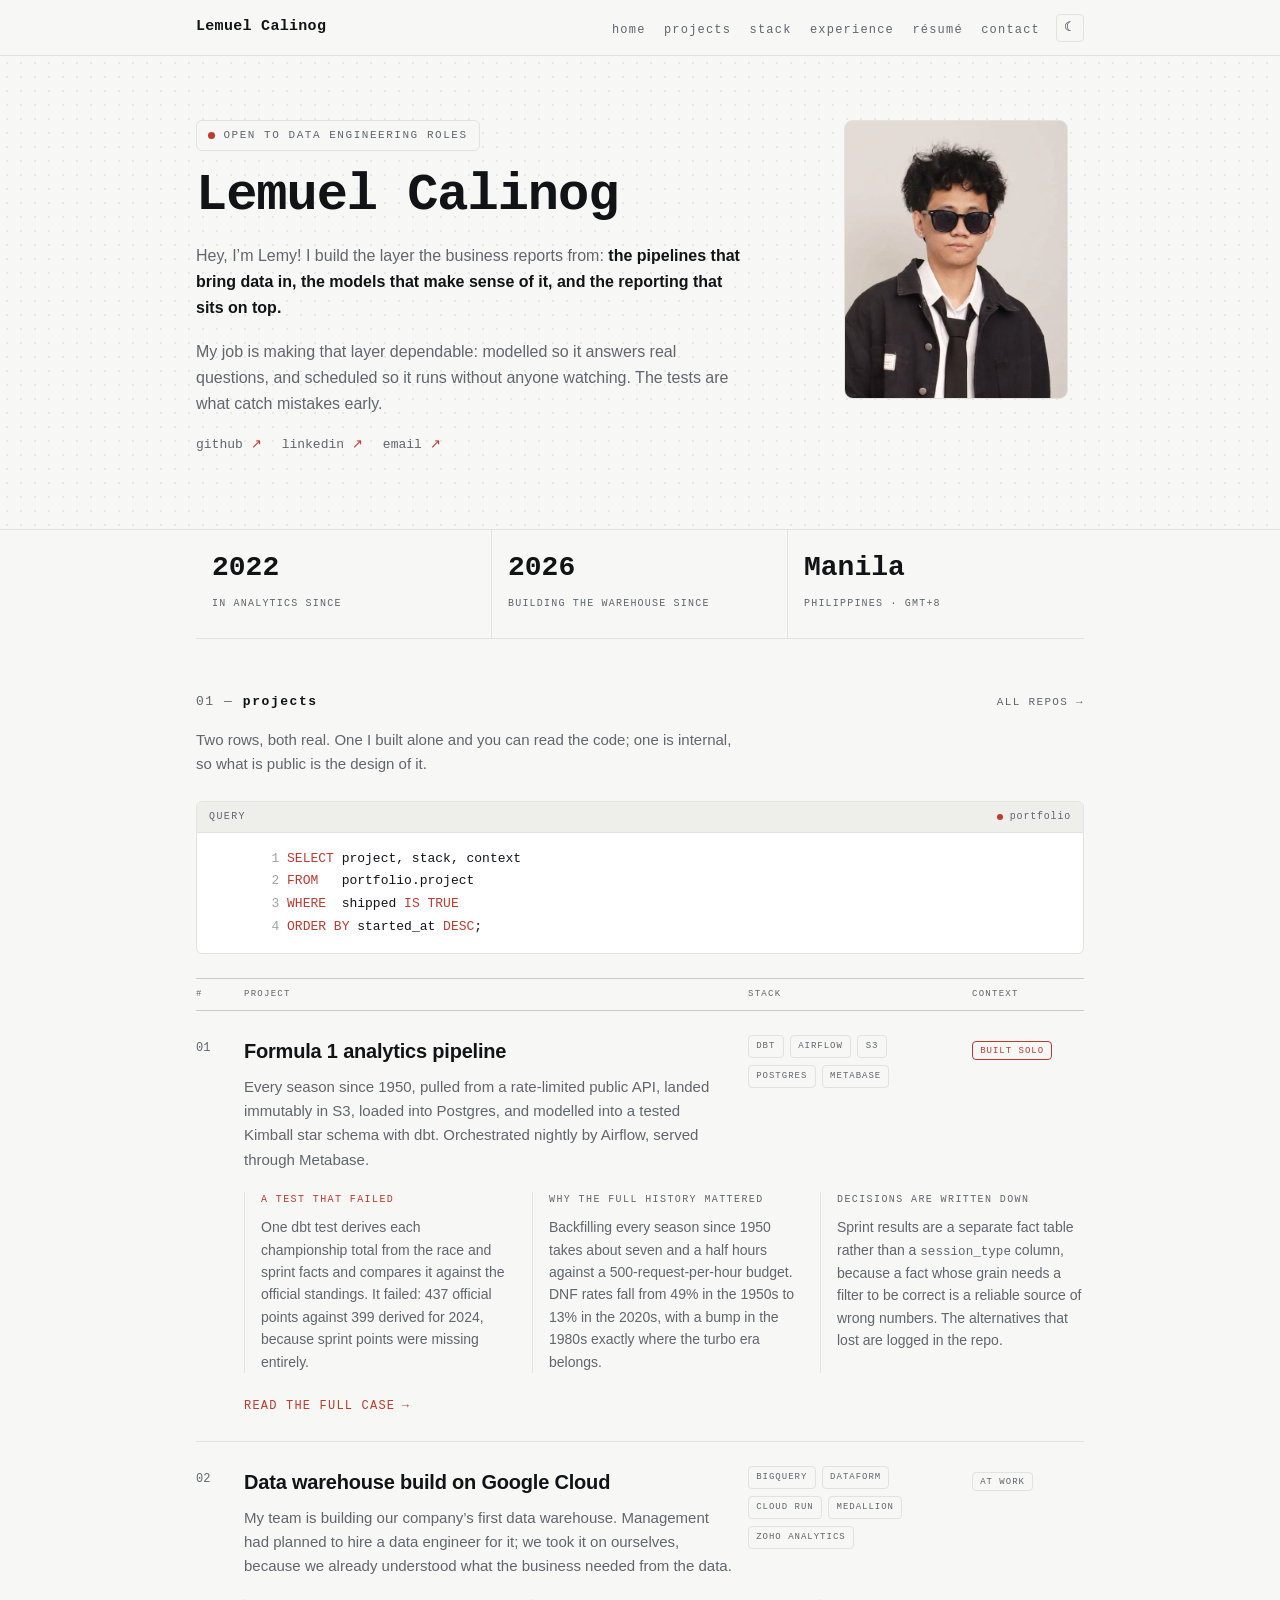
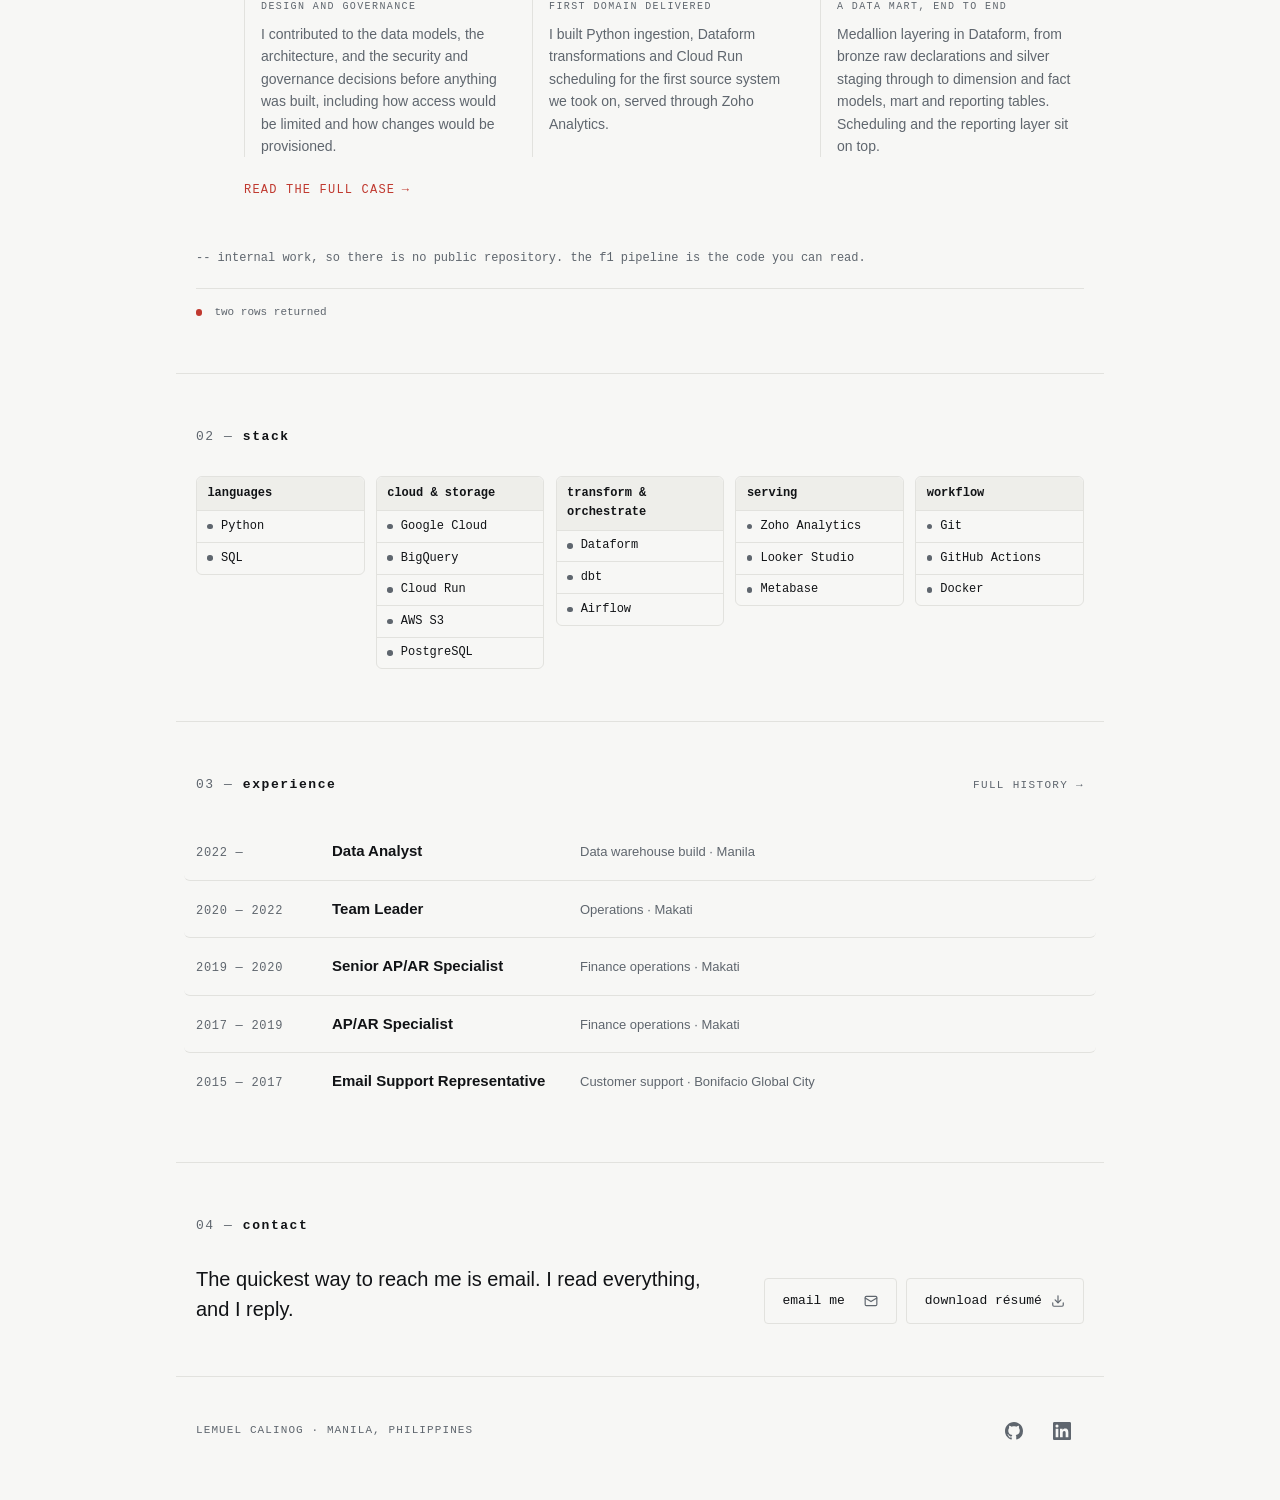
==== commit dccf6736: "docs: edit the site copy for plainer phrasing A pass over the prose on both pages. No markup, class," ====
--- a/index.html
+++ b/index.html
@@ -4,11 +4,11 @@
 <meta charset="utf-8">
 <meta name="viewport" content="width=device-width, initial-scale=1">
 <title>Lemuel Calinog — Analytics Engineering</title>
-<meta name="description" content="Data professional in Manila. I build the layer the business reports from — the pipelines that bring data in, the models that make sense of it, and the reporting that sits on top.">
+<meta name="description" content="Data professional in Manila. I build the layer the business reports from: the pipelines that bring data in, the models that make sense of it, and the reporting that sits on top.">
 
 <meta property="og:type" content="website">
 <meta property="og:title" content="Lemuel Calinog — Analytics Engineering">
-<meta property="og:description" content="I build the layer the business reports from — the pipelines that bring data in, the models that make sense of it, and the reporting that sits on top.">
+<meta property="og:description" content="I build the layer the business reports from: the pipelines that bring data in, the models that make sense of it, and the reporting that sits on top.">
 <meta property="og:url" content="https://lemybetheone.vercel.app/">
 <!-- og:image must be an absolute URL: LinkedIn will not resolve a relative one.
      If the site moves to a custom domain, this line and og:url must change. -->
@@ -55,8 +55,8 @@
       <div>
       <p class="avail">Open to data engineering roles</p>
       <h1>Lemuel Calinog</h1>
-      <p class="lede">Hey, I&rsquo;m Lemy! I build the layer the business reports from &mdash; <strong>the pipelines that bring data in, the models that make sense of it, and the reporting that sits on top.</strong></p>
-      <p class="sub">My job is making that layer dependable: modelling it so it answers real questions, testing it so mistakes surface early, and scheduling it so it runs without supervision.</p>
+      <p class="lede">Hey, I&rsquo;m Lemy! I build the layer the business reports from: <strong>the pipelines that bring data in, the models that make sense of it, and the reporting that sits on top.</strong></p>
+      <p class="sub">My job is making that layer dependable: modelled so it answers real questions, and scheduled so it runs without anyone watching. The tests are what catch mistakes early.</p>
       <p class="herolinks mono">
         <a href="https://github.com/lemybetheone" target="_blank" rel="noopener noreferrer" aria-label="GitHub (opens in a new tab)"><span class="lbl">github</span><span class="ico"><svg width="20" height="20" viewBox="0 0 16 16" fill="currentColor" aria-hidden="true"><path d="M8 0C3.58 0 0 3.58 0 8c0 3.54 2.29 6.53 5.47 7.59.4.07.55-.17.55-.38 0-.19-.01-.82-.01-1.49-2.01.37-2.53-.49-2.69-.94-.09-.23-.48-.94-.82-1.13-.28-.15-.68-.52-.01-.53.63-.01 1.08.58 1.23.82.72 1.21 1.87.87 2.33.66.07-.52.28-.87.51-1.07-1.78-.2-3.64-.89-3.64-3.95 0-.87.31-1.59.82-2.15-.08-.2-.36-1.02.08-2.12 0 0 .67-.21 2.2.82.64-.18 1.32-.27 2-.27s1.36.09 2 .27c1.53-1.04 2.2-.82 2.2-.82.44 1.1.16 1.92.08 2.12.51.56.82 1.27.82 2.15 0 3.07-1.87 3.75-3.65 3.95.29.25.54.73.54 1.48 0 1.07-.01 1.93-.01 2.2 0 .21.15.46.55.38A8.01 8.01 0 0 0 16 8c0-4.42-3.58-8-8-8Z"/></svg></span></a>
         <a href="https://www.linkedin.com/in/lemuelcalinog/" target="_blank" rel="noopener noreferrer" aria-label="LinkedIn (opens in a new tab)"><span class="lbl">linkedin</span><span class="ico"><svg width="20" height="20" viewBox="0 0 24 24" fill="currentColor" aria-hidden="true"><path d="M20.447 20.452h-3.554v-5.569c0-1.328-.027-3.037-1.852-3.037-1.853 0-2.136 1.445-2.136 2.939v5.667H9.351V9h3.414v1.561h.046c.477-.9 1.637-1.85 3.37-1.85 3.601 0 4.267 2.37 4.267 5.455v6.286ZM5.337 7.433a2.062 2.062 0 0 1-2.063-2.065 2.064 2.064 0 1 1 2.063 2.065Zm1.782 13.019H3.555V9h3.564v11.452ZM22.225 0H1.771C.792 0 0 .774 0 1.729v20.542C0 23.227.792 24 1.771 24h20.451C23.2 24 24 23.227 24 22.271V1.729C24 .774 23.2 0 22.222 0h.003Z"/></svg></span></a>
@@ -70,7 +70,7 @@
   <div class="wrap">
     <div class="stats">
       <div class="stat"><b>2022</b><span>in analytics since</span></div>
-      <div class="stat"><b>2026</b><span>in data engineering since</span></div>
+      <div class="stat"><b>2026</b><span>building the warehouse since</span></div>
       <div class="stat"><b>Manila</b><span>philippines · gmt+8</span></div>
     </div>
   </div>
@@ -106,8 +106,8 @@
       </div>
       <div class="pcols">
         <div class="pcol">
-          <p class="pcol-label pcol-label--hot">The part worth reading</p>
-          <p>One dbt test derives each championship total from the race and sprint facts and compares it against the official standings. It failed — 437 official points against 399 derived for 2024 — because sprint points were missing entirely.</p>
+          <p class="pcol-label pcol-label--hot">A test that failed</p>
+          <p>One dbt test derives each championship total from the race and sprint facts and compares it against the official standings. It failed: 437 official points against 399 derived for 2024, because sprint points were missing entirely.</p>
         </div>
         <div class="pcol">
           <p class="pcol-label">Why the full history mattered</p>
@@ -134,15 +134,15 @@
       <div class="pcols">
         <div class="pcol">
           <p class="pcol-label">Design and governance</p>
-          <p>Contributed to the data models, the architecture, and the security and governance decisions before anything was built — including how access would be limited and how changes would be provisioned.</p>
+          <p>I contributed to the data models, the architecture, and the security and governance decisions before anything was built, including how access would be limited and how changes would be provisioned.</p>
         </div>
         <div class="pcol">
           <p class="pcol-label">First domain delivered</p>
-          <p>Built Python ingestion, Dataform transformations and Cloud Run scheduling for the first source system taken on, served through Zoho Analytics.</p>
+          <p>I built Python ingestion, Dataform transformations and Cloud Run scheduling for the first source system we took on, served through Zoho Analytics.</p>
         </div>
         <div class="pcol">
           <p class="pcol-label">A data mart, end to end</p>
-          <p>Medallion layering in Dataform — bronze raw declarations, silver staging, then dimension and fact models, mart and reporting tables — with scheduling and the reporting layer on top.</p>
+          <p>Medallion layering in Dataform, from bronze raw declarations and silver staging through to dimension and fact models, mart and reporting tables. Scheduling and the reporting layer sit on top.</p>
         </div>
       </div>
       <p class="pmore"><a class="go" href="projects.html#warehouse">Read the full case</a></p>
--- a/assets/style.css
+++ b/assets/style.css
@@ -100,6 +100,27 @@
      The offset matches the header, which lands the page at its true top where
      the whole figure shows. Desktop has a shorter header, so it simply clamps. */
   #top{scroll-margin-top:7rem}
+  /* Same reason for the section anchors: the header is sticky, so landing a
+     section at the viewport top hid its heading behind it.
+
+     The offset cannot be a fixed number. .bar wraps, so the nav drops onto a
+     second line as soon as the labels stop fitting beside the brand, and the
+     header goes from 56px to 96px to 109px. That point depends on the labels
+     themselves, not on a breakpoint: adding stack moved it. site.js measures
+     the header and publishes it here; the value below is the fallback for
+     when that script has not run.
+
+     A section also carries 3.25rem of its own top padding. Subtracting less
+     than that tucks the remainder behind the header rather than leaving it
+     below as dead space, so the clearance between header and heading is 24px
+     on phones. Wide screens keep the full header height, where the padding
+     is the gap and a taller viewport carries it comfortably. */
+  :root{--header-h:56px}
+  /* the nav is on its own line below 34rem, which is the one wrap point a
+     media query can state; the script corrects the band in between */
+  @media (max-width:34rem){ :root{--header-h:109px} }
+  section[id]{scroll-margin-top:calc(var(--header-h) - 1.75rem)}
+  @media (min-width:44rem){ section[id]{scroll-margin-top:var(--header-h)} }
   .hero{
     position:relative;padding-top:4rem;padding-bottom:3.5rem;
     background-image:radial-gradient(var(--dot) 1px, transparent 1px);
@@ -461,7 +482,12 @@
   .casehead{padding-top:3rem;padding-bottom:1rem}
   .caseblock + .caseblock{border-top:1px solid var(--rule-strong)}
   /* the header is sticky, so a project linked to by #id must clear it */
-  .caseblock[id]{scroll-margin-top:4.5rem}
+  /* The case studies are linked from the home page, so they land the same way.
+     .caseblock has no padding of its own, but .casehead inside it has 3rem,
+     which is where the clearance comes from: 20px on a phone. Wide screens
+     keep the 4.5rem they already had, which reads correctly there. */
+  .caseblock[id]{scroll-margin-top:calc(var(--header-h) - 1.75rem)}
+  @media (min-width:44rem){ .caseblock[id]{scroll-margin-top:4.5rem} }
   .caseblock h2{
     margin:0;font-family:ui-monospace,SFMono-Regular,Menlo,Consolas,monospace;
     font-size:clamp(1.5rem,5vw,2.25rem);font-weight:700;line-height:1.1;letter-spacing:-.02em;
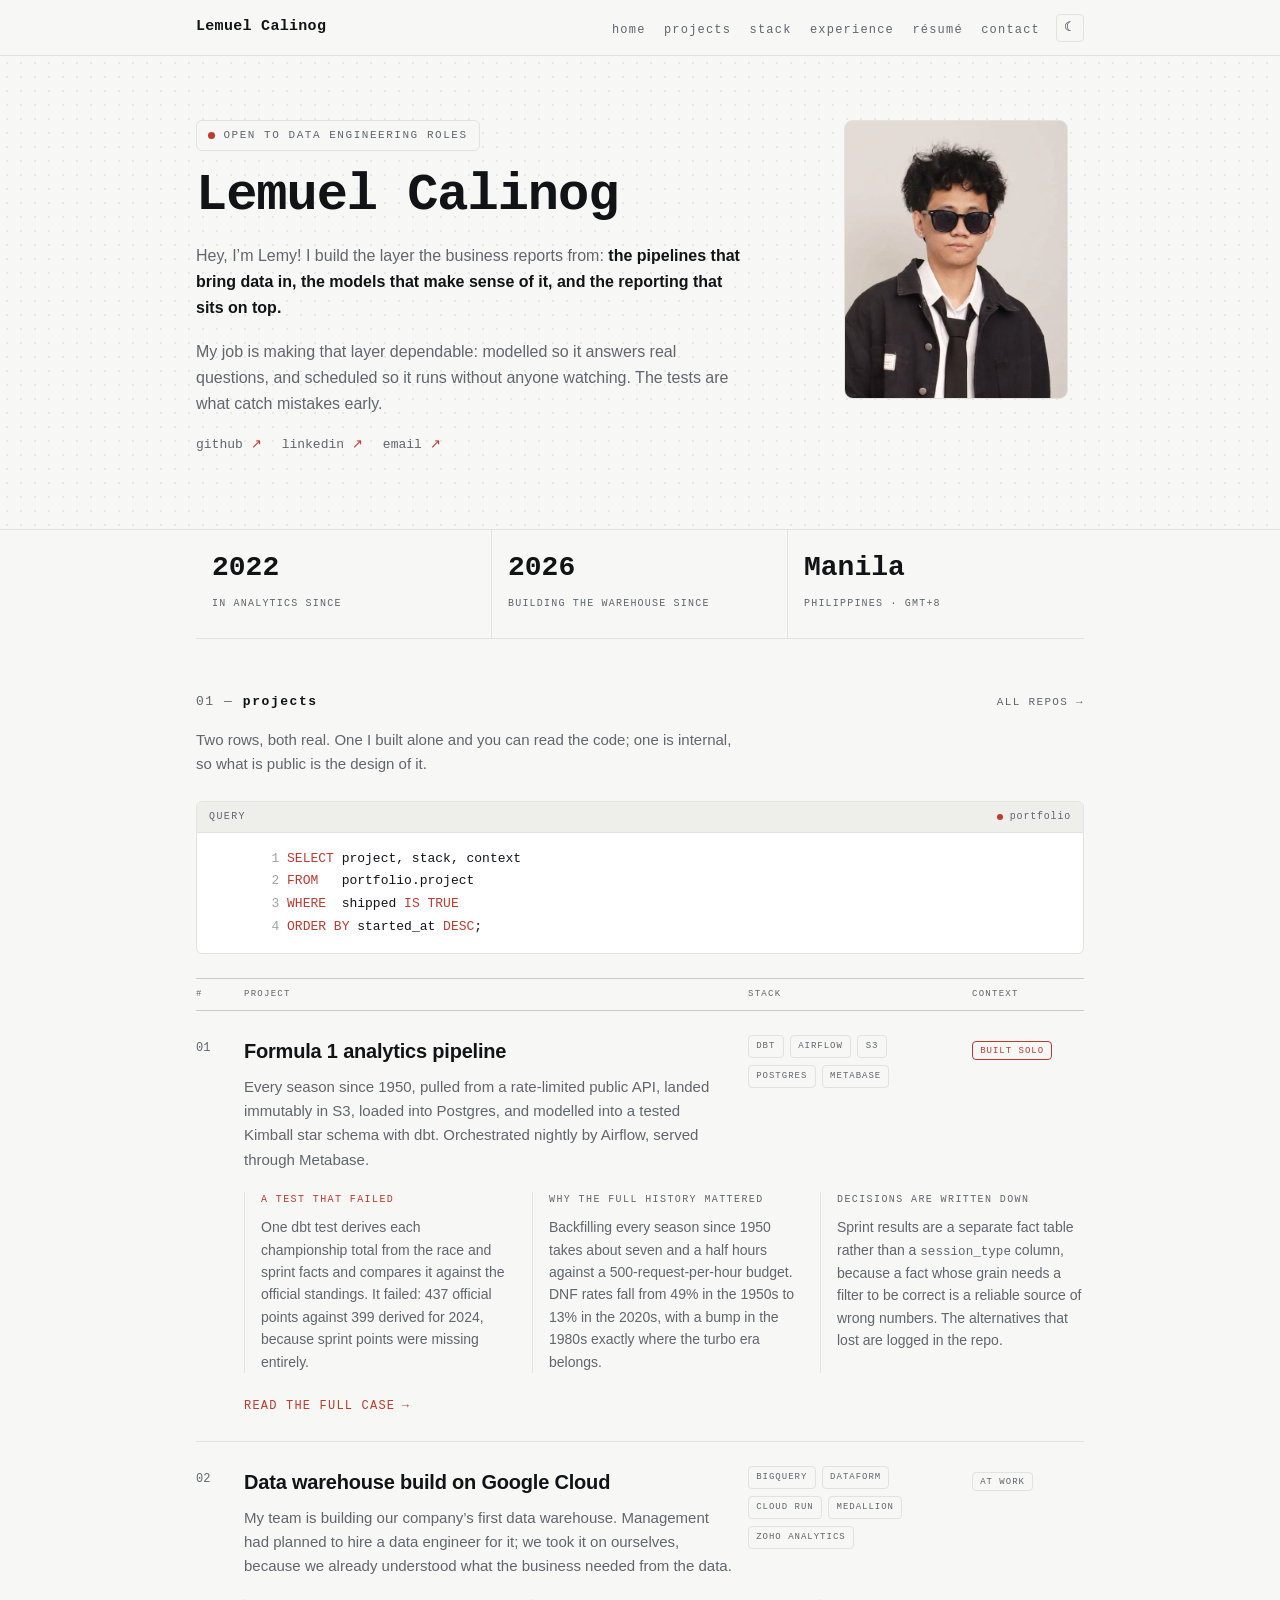
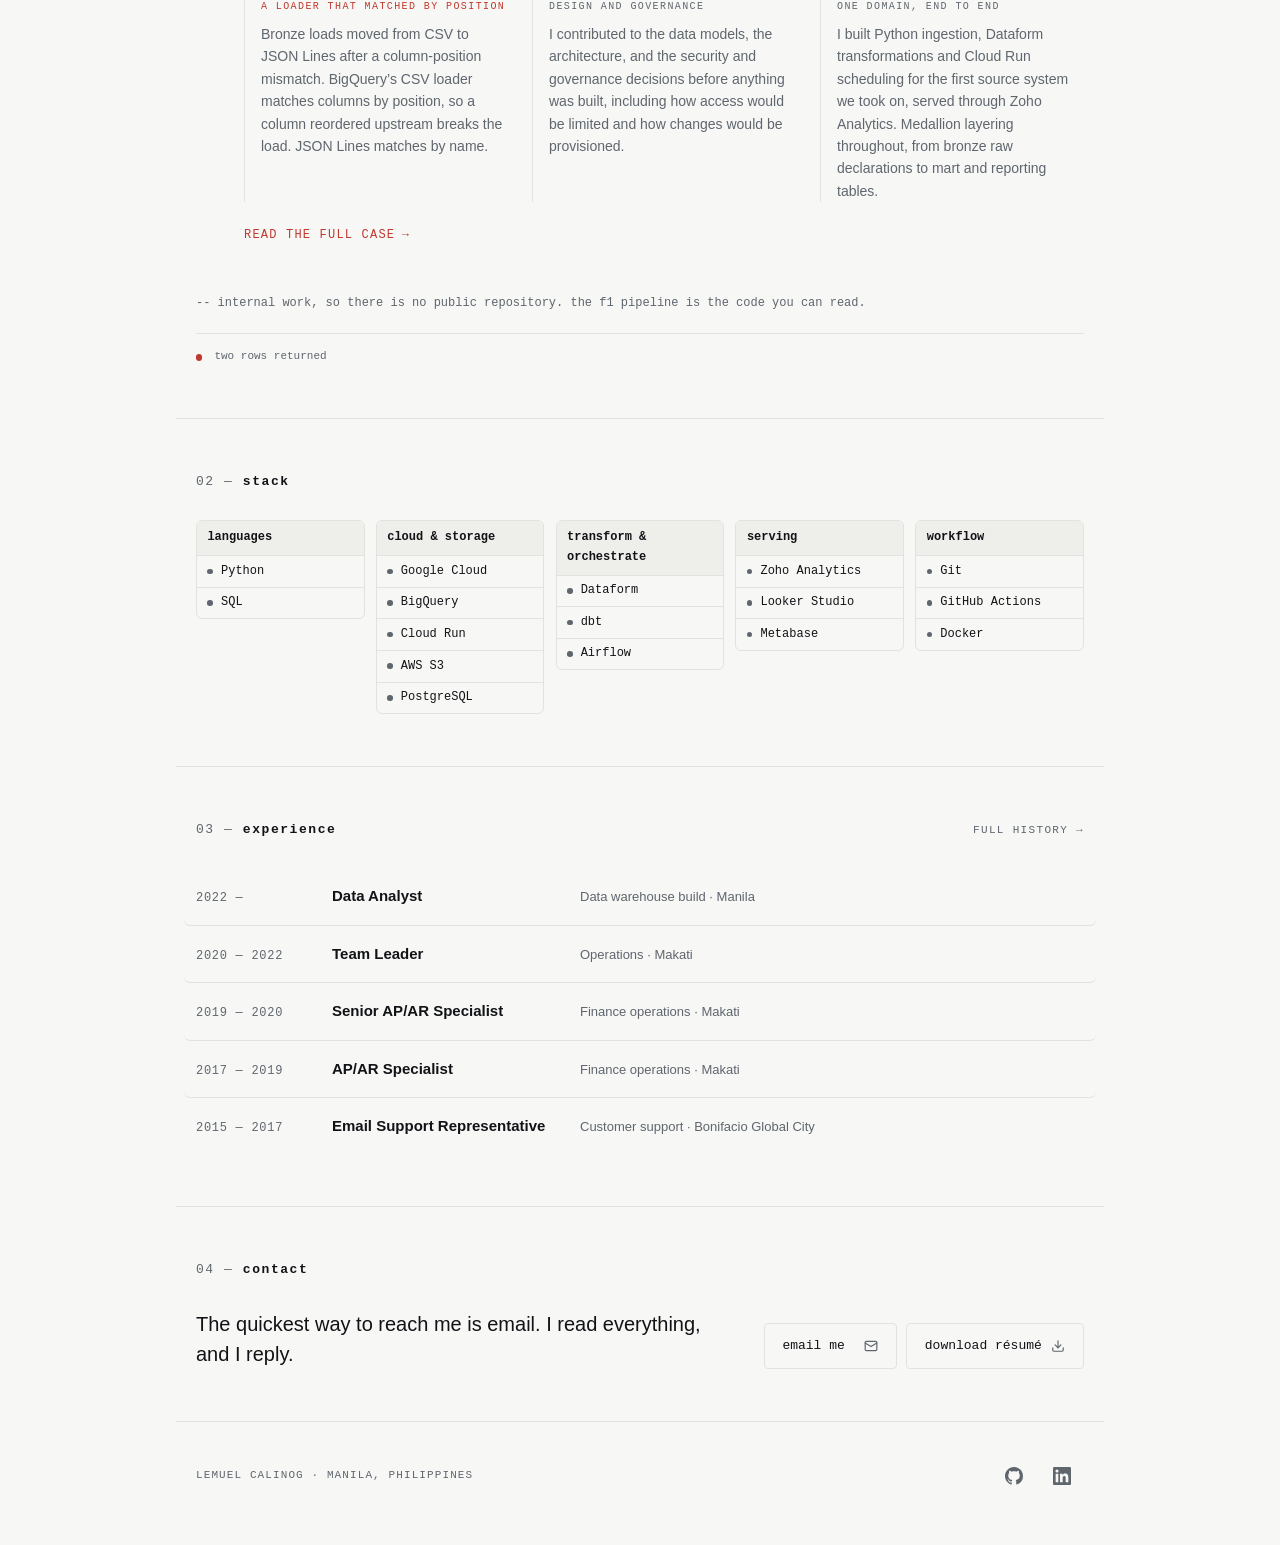
==== commit 29dd9522: "feat: lead the warehouse project with a decision The warehouse row opened on "Design and governance"" ====
--- a/index.html
+++ b/index.html
@@ -133,16 +133,16 @@
       </div>
       <div class="pcols">
         <div class="pcol">
+          <p class="pcol-label pcol-label--hot">A loader that matched by position</p>
+          <p>Bronze loads moved from CSV to JSON Lines after a column-position mismatch. BigQuery&rsquo;s CSV loader matches columns by position, so a column reordered upstream breaks the load. JSON Lines matches by name.</p>
+        </div>
+        <div class="pcol">
           <p class="pcol-label">Design and governance</p>
           <p>I contributed to the data models, the architecture, and the security and governance decisions before anything was built, including how access would be limited and how changes would be provisioned.</p>
         </div>
         <div class="pcol">
-          <p class="pcol-label">First domain delivered</p>
-          <p>I built Python ingestion, Dataform transformations and Cloud Run scheduling for the first source system we took on, served through Zoho Analytics.</p>
-        </div>
-        <div class="pcol">
-          <p class="pcol-label">A data mart, end to end</p>
-          <p>Medallion layering in Dataform, from bronze raw declarations and silver staging through to dimension and fact models, mart and reporting tables. Scheduling and the reporting layer sit on top.</p>
+          <p class="pcol-label">One domain, end to end</p>
+          <p>I built Python ingestion, Dataform transformations and Cloud Run scheduling for the first source system we took on, served through Zoho Analytics. Medallion layering throughout, from bronze raw declarations to mart and reporting tables.</p>
         </div>
       </div>
       <p class="pmore"><a class="go" href="projects.html#warehouse">Read the full case</a></p>
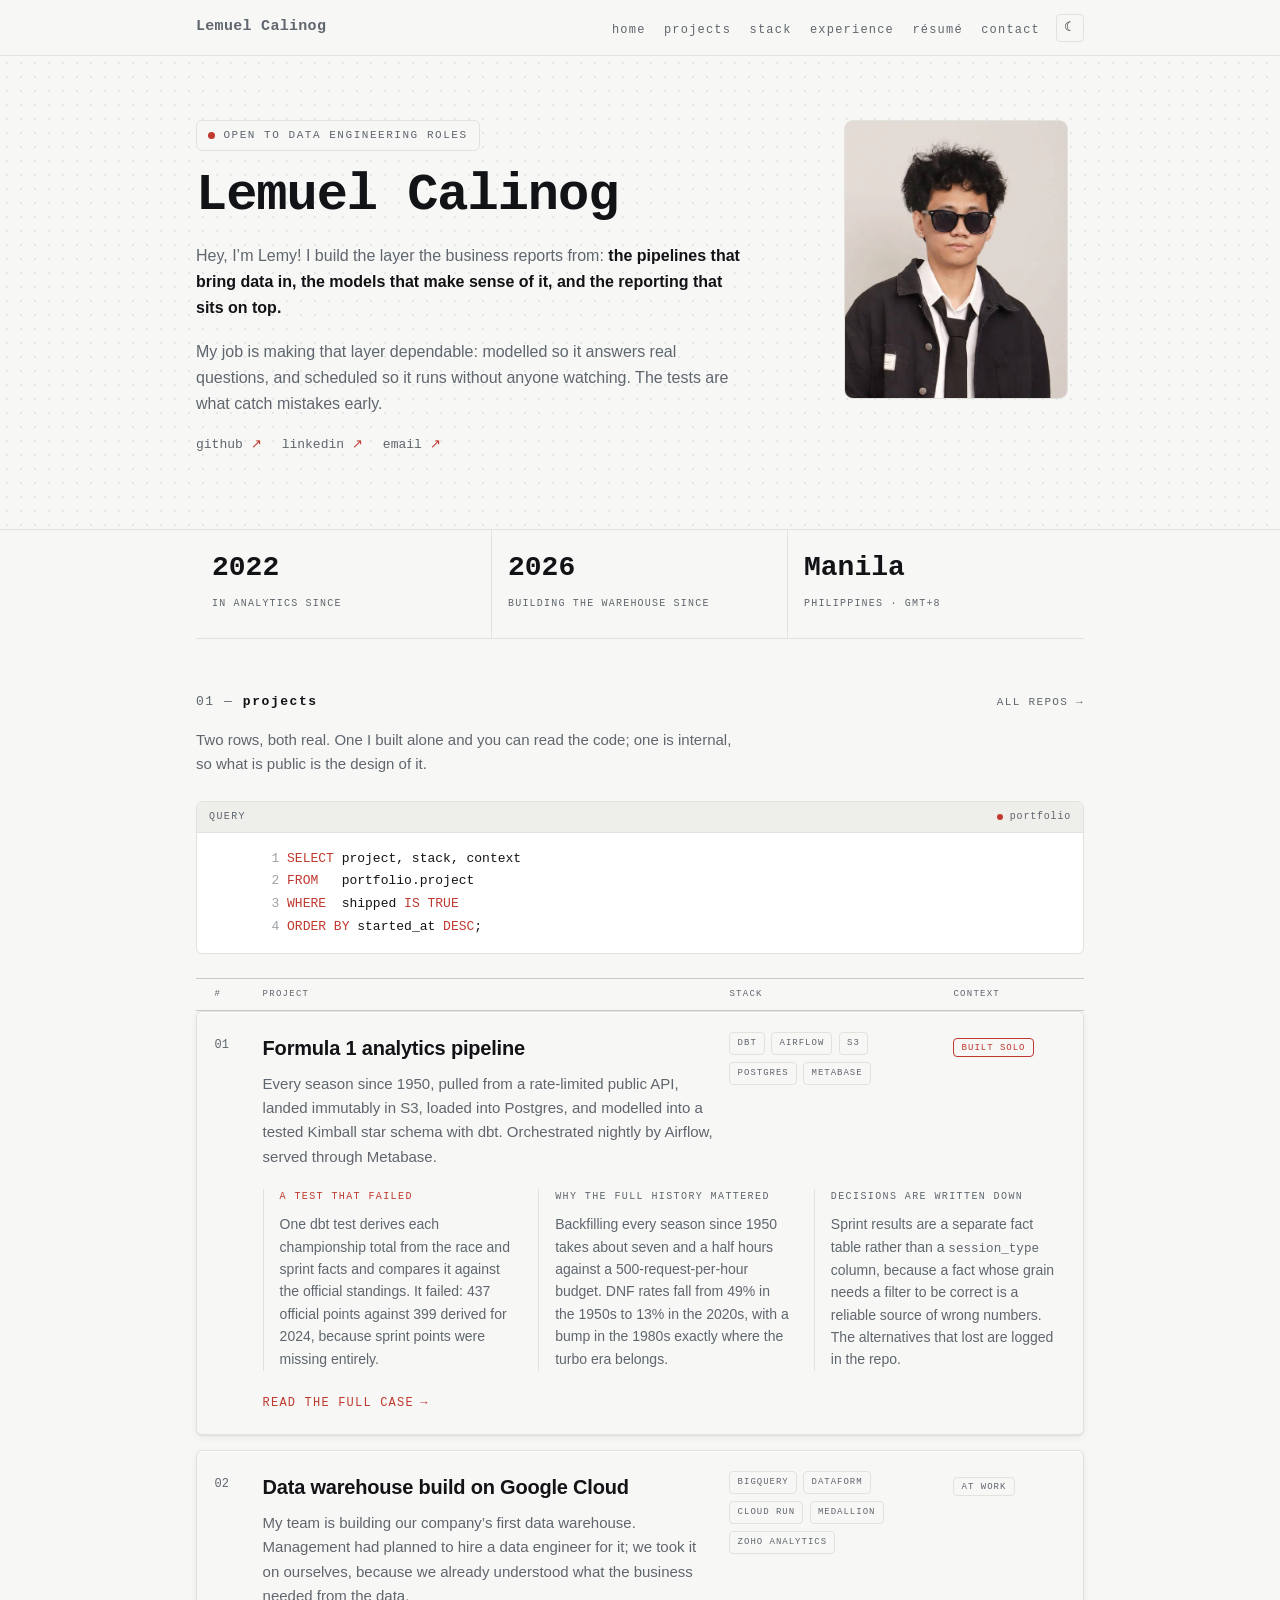
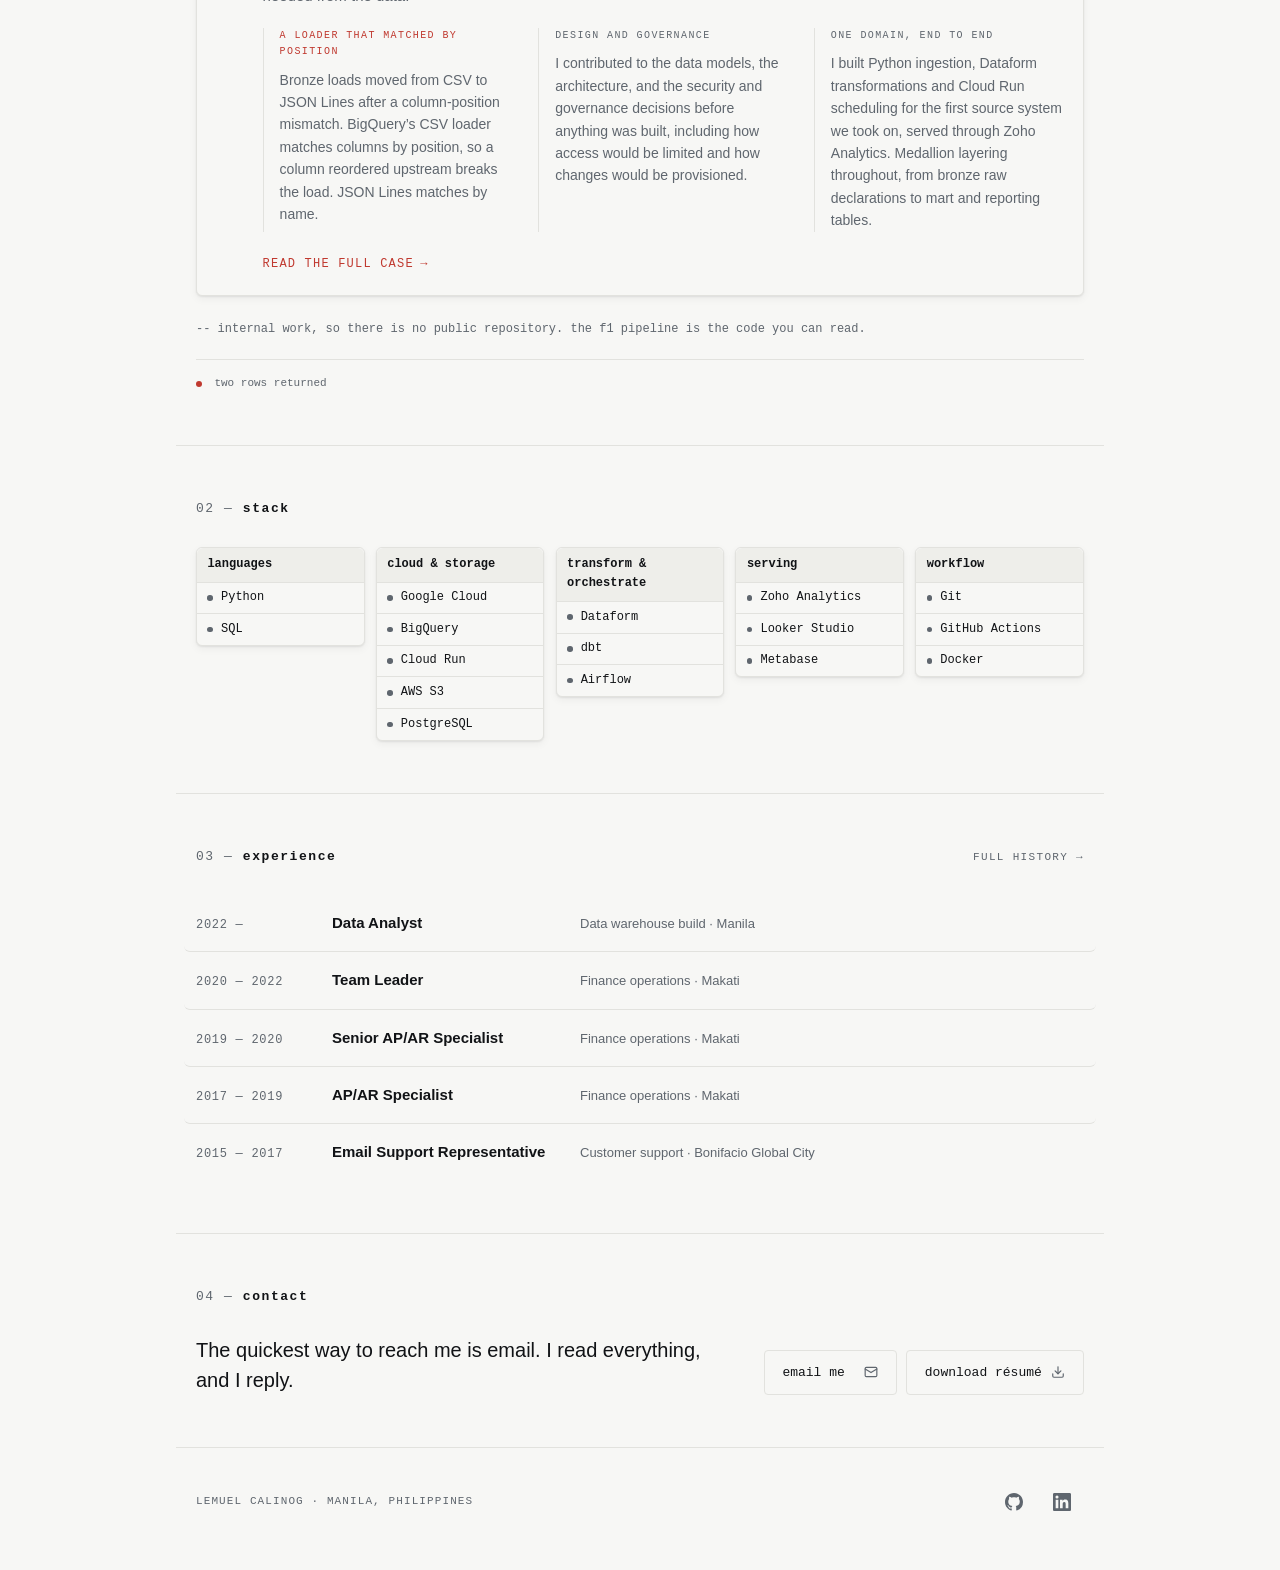
==== commit 382d4e94: "fix: label the Team Leader role as finance operations The role led a finance team (AP/AR, credits an" ====
--- a/index.html
+++ b/index.html
@@ -3,11 +3,11 @@
 <head>
 <meta charset="utf-8">
 <meta name="viewport" content="width=device-width, initial-scale=1">
-<title>Lemuel Calinog — Analytics Engineering</title>
+<title>Lemuel Calinog — Data Engineering</title>
 <meta name="description" content="Data professional in Manila. I build the layer the business reports from: the pipelines that bring data in, the models that make sense of it, and the reporting that sits on top.">
 
 <meta property="og:type" content="website">
-<meta property="og:title" content="Lemuel Calinog — Analytics Engineering">
+<meta property="og:title" content="Lemuel Calinog — Data Engineering">
 <meta property="og:description" content="I build the layer the business reports from: the pipelines that bring data in, the models that make sense of it, and the reporting that sits on top.">
 <meta property="og:url" content="https://lemybetheone.vercel.app/">
 <!-- og:image must be an absolute URL: LinkedIn will not resolve a relative one.
@@ -17,7 +17,9 @@
 <meta property="og:image:height" content="630">
 <meta property="og:image:alt" content="Lemuel Calinog — building the layer the business reports from.">
 <meta name="twitter:card" content="summary_large_image">
-<link rel="icon" href="assets/favicon.svg" type="image/svg+xml">
+<link rel="icon" type="image/png" sizes="32x32" href="assets/favicon-32.png">
+<link rel="icon" type="image/png" sizes="16x16" href="assets/favicon-16.png">
+<link rel="apple-touch-icon" href="assets/apple-touch-icon.png">
 
 <script>
 (function(){try{var t=localStorage.getItem('theme');if(t){document.documentElement.setAttribute('data-theme',t);}}catch(e){}})();
@@ -205,7 +207,7 @@
       <a href="assets/lemuel-calinog-cv.pdf" target="_blank" rel="noopener noreferrer">full history &rarr;<span class="sr-only"> (opens in a new tab)</span></a>
     </div>
     <div class="xp"><div class="yr">2022 —</div><div class="role">Data Analyst</div><div class="org">Data warehouse build · Manila</div></div>
-    <div class="xp"><div class="yr">2020 — 2022</div><div class="role">Team Leader</div><div class="org">Operations · Makati</div></div>
+    <div class="xp"><div class="yr">2020 — 2022</div><div class="role">Team Leader</div><div class="org">Finance operations · Makati</div></div>
     <div class="xp"><div class="yr">2019 — 2020</div><div class="role">Senior AP/AR Specialist</div><div class="org">Finance operations · Makati</div></div>
     <div class="xp"><div class="yr">2017 — 2019</div><div class="role">AP/AR Specialist</div><div class="org">Finance operations · Makati</div></div>
     <div class="xp"><div class="yr">2015 — 2017</div><div class="role">Email Support Representative</div><div class="org">Customer support · Bonifacio Global City</div></div>
--- a/assets/style.css
+++ b/assets/style.css
@@ -4,6 +4,10 @@
     --rule:#23262b; --accent:#e8564a; --dot:rgba(255,255,255,.07);
     --chip:#15181c; --rule-strong:#2e3239; --scrim-rgb:11,12,14;
     --key:#f09a91; --key-bg:#241512;
+    /* the stack entries are the only raised surfaces on the site, so the
+       shadow lives here rather than in a general scale */
+    --emboss:inset 0 1px 0 rgba(255,255,255,.055), 0 1px 2px rgba(0,0,0,.45), 0 4px 10px rgba(0,0,0,.3);
+    --emboss-hover:inset 0 1px 0 rgba(255,255,255,.085), 0 2px 4px rgba(0,0,0,.5), 0 10px 22px rgba(0,0,0,.42);
     /* one radius scale for the whole page */
     --r-sm:4px; --r-md:6px; --r-lg:9px;
   }
@@ -12,12 +16,16 @@
       --bg:#f7f7f5; --raised:#ffffff; --ink:#111316; --muted:#5f666e;
       --rule:#e2e2de; --accent:#c0392f; --dot:rgba(0,0,0,.07); --chip:#eeeeea;
       --rule-strong:#cbcbc5; --key:#a33227; --key-bg:#f7e7e4; --scrim-rgb:247,247,245;
+      --emboss:inset 0 1px 0 rgba(255,255,255,.85), 0 1px 2px rgba(0,0,0,.07), 0 3px 8px rgba(0,0,0,.05);
+      --emboss-hover:inset 0 1px 0 #fff, 0 2px 5px rgba(0,0,0,.1), 0 10px 20px rgba(0,0,0,.09);
     }
   }
   :root[data-theme="light"]{
     --bg:#f7f7f5; --raised:#ffffff; --ink:#111316; --muted:#5f666e;
     --rule:#e2e2de; --accent:#c0392f; --dot:rgba(0,0,0,.07); --chip:#eeeeea;
     --rule-strong:#cbcbc5; --key:#a33227; --key-bg:#f7e7e4; --scrim-rgb:247,247,245;
+    --emboss:inset 0 1px 0 rgba(255,255,255,.85), 0 1px 2px rgba(0,0,0,.07), 0 3px 8px rgba(0,0,0,.05);
+    --emboss-hover:inset 0 1px 0 #fff, 0 2px 5px rgba(0,0,0,.1), 0 10px 20px rgba(0,0,0,.09);
   }
 
   *{box-sizing:border-box}
@@ -55,6 +63,20 @@
     .theme-anim, .theme-anim *{transition:none !important}
     #theme-icon.swap{animation:none}
   }
+  /* Theme reveal, for browsers with view transitions (site.js falls back to
+     the crossfade above otherwise). The old page stays still underneath and
+     the new one is uncovered by a circle from the toggle; site.js sets its
+     centre and the radius that just reaches the farthest corner. The
+     browser's default crossfade is switched off, or both pages would fade
+     while the circle grew. .45s rather than the usual 1s+: it is a flourish
+     on a toggle, not an event. */
+  ::view-transition-old(root),
+  ::view-transition-new(root){animation:none;mix-blend-mode:normal}
+  ::view-transition-new(root){animation:theme-reveal .45s ease-in-out}
+  @keyframes theme-reveal{
+    from{clip-path:circle(0 at var(--vt-x) var(--vt-y))}
+    to{clip-path:circle(var(--vt-r) at var(--vt-x) var(--vt-y))}
+  }
 
   .skip{position:absolute;left:-9999px}
   .skip:focus{left:1rem;top:1rem;z-index:20;background:var(--raised);padding:.6rem 1rem;border:1px solid var(--rule)}
@@ -65,7 +87,10 @@
   .brand{
     font-family:ui-monospace,SFMono-Regular,Menlo,Consolas,monospace;
     font-size:.9375rem;font-weight:700;letter-spacing:.02em;text-decoration:none;margin-right:auto;
-  }
+    color:var(--muted);
+  }
+  /* the name behaves like the nav: --muted at rest, --ink on hover */
+  .brand:hover{color:var(--ink)}
   nav ul{display:flex;gap:1.15rem;list-style:none;margin:0;padding:0;flex-wrap:wrap}
   nav a{
     font-family:ui-monospace,SFMono-Regular,Menlo,Consolas,monospace;
@@ -318,13 +343,45 @@
   @media (min-width:52rem){
     .rowhead{
       display:grid;grid-template-columns:2rem minmax(0,1fr) 13rem 7rem;gap:1rem;
-      padding:.5rem 0;border-top:1px solid var(--rule-strong);border-bottom:1px solid var(--rule-strong);
+      /* matches the card's 1.1rem padding plus its 1px border, so these
+         labels sit over the columns they name */
+      padding:.5rem calc(1.1rem + 1px);
+      border-top:1px solid var(--rule-strong);border-bottom:1px solid var(--rule-strong);
       font-family:ui-monospace,SFMono-Regular,Menlo,Consolas,monospace;font-size:.5625rem;letter-spacing:.14em;
       text-transform:uppercase;color:var(--muted);
     }
   }
-  .prow{padding:1.5rem 0;border-bottom:1px solid var(--rule)}
-  .prow:last-of-type{border-bottom:0}
+  /* Each project is a card rather than a table row. The result-set framing
+     still comes from the query pane above, the column header strip and the
+     "two rows returned" line; what changes is that a project is now a surface
+     you can pick out at a glance, which is the one thing this section wants.
+
+     Separation is the gap between cards, so the dividing rule goes. */
+  .prow{
+    position:relative;
+    padding:1.25rem 1.1rem;margin:0 0 .9rem;
+    border:1px solid var(--rule);border-radius:var(--r-md);
+    background:var(--bg);
+    box-shadow:var(--emboss);
+    transition:transform .18s ease, box-shadow .18s ease;
+  }
+  .prow:last-of-type{margin-bottom:0}
+  /* hover:hover keeps this off touch screens, where :hover sticks after a tap */
+  @media (hover:hover){
+    .prow:hover{
+      /* 1.005, not the stack's 1.02. These cards are five times wider, and the
+         same ratio would move them 18px. This matches the stack's absolute
+         movement, about 4px, so the two read as one gesture rather than one
+         number. */
+      transform:scale(1.005);
+      box-shadow:var(--emboss-hover);
+      z-index:1;
+    }
+  }
+  @media (prefers-reduced-motion:reduce){
+    .prow{transition:none}
+    .prow:hover{transform:none}
+  }
   .ptop{display:grid;gap:.85rem}
   @media (min-width:52rem){
     .ptop{grid-template-columns:2rem minmax(0,1fr) 13rem 7rem;gap:1rem;align-items:start}
@@ -439,15 +496,35 @@
      column-width behaves like the old minmax: as many columns as fit. */
   .stackgrid{columns:9.5rem;column-gap:.7rem}
   .stackgrid .ent{break-inside:avoid;-webkit-column-break-inside:avoid;margin-bottom:.7rem}
+  /* The entries lift off the page: a hairline highlight along the top edge for
+     the emboss, a shadow beneath for the lift, and a small grow on hover. The
+     shadows are theme tokens because a value that reads on near-black is
+     invisible on near-white, and the reverse.
+
+     Scoped to .stackgrid like everything else here. .ent is also the schema
+     figure on projects.html, which is a diagram and stays flat. */
+  .stackgrid .ent{
+    position:relative;
+    box-shadow:var(--emboss);
+    transition:transform .18s ease, box-shadow .18s ease;
+  }
   .stackgrid .ent li{transition:background-color .16s ease}
   .stackgrid .dot{transition:background-color .16s ease}
   /* hover:hover keeps this off touch screens, where :hover sticks after a tap */
   @media (hover:hover){
+    .stackgrid .ent:hover{
+      /* 1.02, not the 1.025 the buttons use: a 169px card grows four times as
+         many pixels as a 45px button at the same ratio */
+      transform:scale(1.02);
+      box-shadow:var(--emboss-hover);
+      z-index:1;   /* stay above the neighbouring columns while grown */
+    }
     .stackgrid .ent li:hover{background:var(--chip)}
     .stackgrid .ent li:hover .dot{background:var(--ink)}
   }
   @media (prefers-reduced-motion:reduce){
-    .stackgrid .ent li,.stackgrid .dot{transition:none}
+    .stackgrid .ent,.stackgrid .ent li,.stackgrid .dot{transition:none}
+    .stackgrid .ent:hover{transform:none}
   }
 
   .test{border:1px solid var(--accent);background:var(--bg);border-radius:var(--r-md);overflow:hidden}
@@ -479,8 +556,84 @@
     margin:0 0 1.25rem;font-family:ui-monospace,SFMono-Regular,Menlo,Consolas,monospace;font-size:.75rem;color:var(--muted);letter-spacing:.06em;
   }
   .crumb a{color:var(--muted)}
+  /* .pagehead carried no bottom spacing of its own. That was invisible while
+     the case studies were plain sections, because .casehead's own 3rem read as
+     the gap. Now that each study is a card, the all-repos link sat flush
+     against its top border.
+
+     2.5rem: more than the 1.75rem between the cards, so the heading block
+     separates more strongly than the cards do from each other, and less than
+     the card's own 3rem of internal padding. */
+  .pagehead{padding-bottom:2.5rem}
   .casehead{padding-top:3rem;padding-bottom:1rem}
-  .caseblock + .caseblock{border-top:1px solid var(--rule-strong)}
+  /* A case-study header can sit on a photo: add .photo to it and give its
+     project a background-image below. The scrim is .62 of the page colour, so
+     it darkens in dark mode and lightens in light mode. On the F1 photo the
+     brightest pixel behind the text (the white kerb, luminance .73) held
+     --muted to about 2.1:1 at that strength, so the deck and the labels
+     switch to --ink. A scrim strong enough to save --muted (.82 dark, .90
+     light) left the photo a ghost. --ink holds 5:1 over the scrim even
+     where the photo is pure white (dark theme; light is higher), so it
+     passes on any photo and wherever the crop lands.
+
+     isolation:isolate makes the header its own stacking context, so the
+     scrim's z-index:0 and the content's z-index:1 cannot interleave with
+     anything outside it. The top corners follow the card's. */
+  .casehead.photo{
+    position:relative;isolation:isolate;
+    background-size:cover;background-position:50% 50%;
+    border-radius:var(--r-md) var(--r-md) 0 0;
+  }
+  .casehead.photo::before{
+    content:"";position:absolute;inset:0;z-index:0;pointer-events:none;
+    border-radius:inherit;
+    background:rgba(var(--scrim-rgb),.62);
+  }
+  .casehead.photo > *{position:relative;z-index:1}
+  .casehead.photo .deck,
+  .casehead.photo .meta dt{color:var(--ink)}
+  /* 66% rather than 50%: the car's centre is 62% across the banner. On a
+     phone the header is about 1:2, so cover shows only the middle quarter of
+     the image's width and 50% put the car half out of frame. At desktop
+     width the header is the banner's own 2.13:1 and the x value does nothing,
+     so one value serves every width without a media query. */
+  #f1 .casehead{background-image:url(f1-banner.jpg);background-position:66% 50%}
+  /* the aisle's vanishing point is centred, so the default 50% keeps it in
+     frame at every width */
+  #warehouse .casehead{background-image:url(warehouse-banner.jpg)}
+  /* Each case study is a card, so the page reads as two projects rather than
+     one long scroll. Separation is the gap between them, so the rule that used
+     to divide them goes.
+
+     The article takes over the wrapping. Its inner .wrap elements stop
+     constraining width and their 1.25rem padding becomes the card's internal
+     padding instead. calc(100% - 2.5rem) keeps the site's gutter on either
+     side at narrow widths, where the card would otherwise sit flush against
+     the screen edge. */
+  .caseblock{
+    width:calc(100% - 2.5rem);max-width:58rem;margin:0 auto 1.75rem;
+    border:1px solid var(--rule);border-radius:var(--r-md);
+    background:var(--bg);box-shadow:var(--emboss);
+  }
+  .caseblock:last-of-type{margin-bottom:0}
+  .caseblock .wrap{max-width:none;margin-left:0;margin-right:0}
+  /* the closing section's rule would otherwise double up with the card's own
+     bottom edge, one hairline above the other */
+  .caseblock section:last-of-type{border-bottom:0}
+
+  /* The gutter outside the card and the padding inside it both come out of the
+     same narrow screen: at 320px they took 84px of it, dropping the text column
+     from 280px to 238px. Tightening both recovers most of that, and only where
+     the width is actually scarce. */
+  @media (max-width:30rem){
+    .caseblock{width:calc(100% - 1.5rem)}
+    .caseblock .wrap{padding-left:.9rem;padding-right:.9rem}
+  }
+
+  /* No hover grow here, unlike the summary cards on the home page. The F1
+     case study is about 2,600px tall: you cannot see both its edges at once,
+     so a 4px shift reads as the page twitching rather than as a card lifting,
+     and there is nothing to click on the block as a whole. */
   /* the header is sticky, so a project linked to by #id must clear it */
   /* The case studies are linked from the home page, so they land the same way.
      .caseblock has no padding of its own, but .casehead inside it has 3rem,
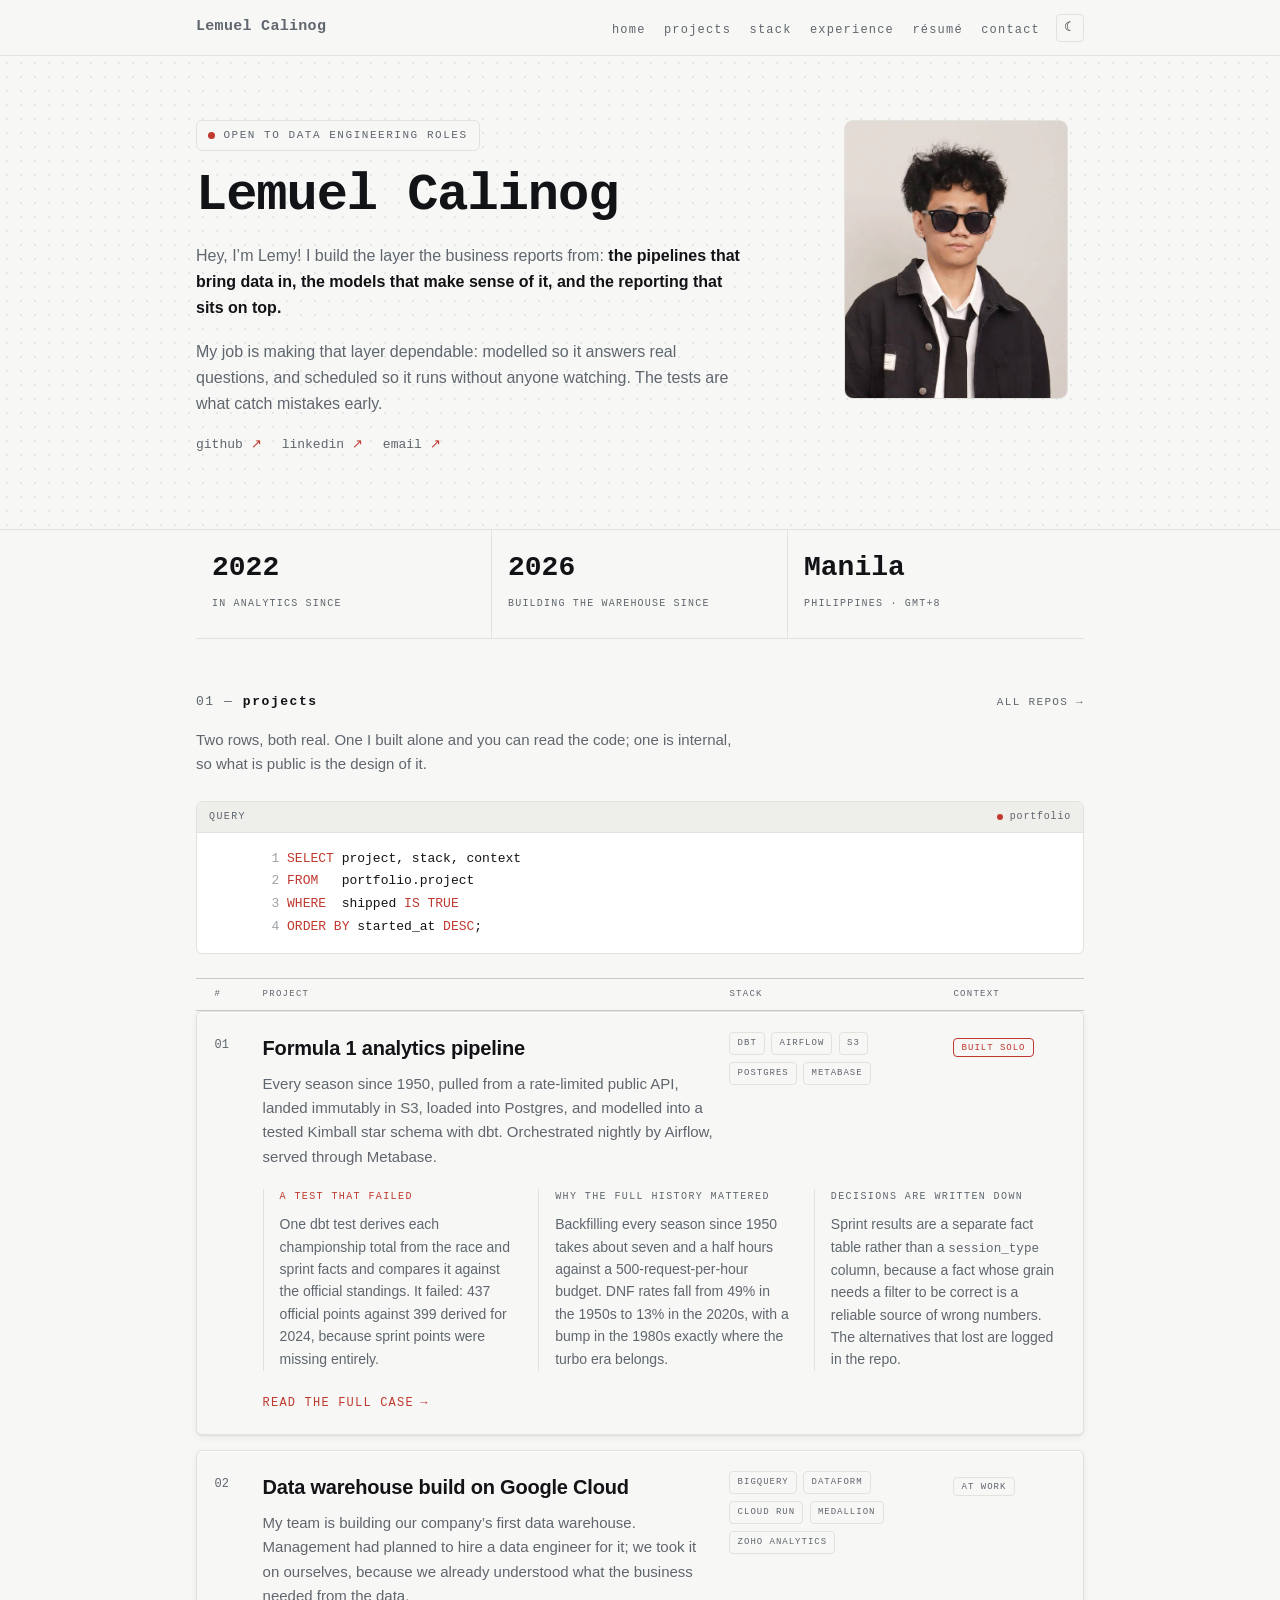
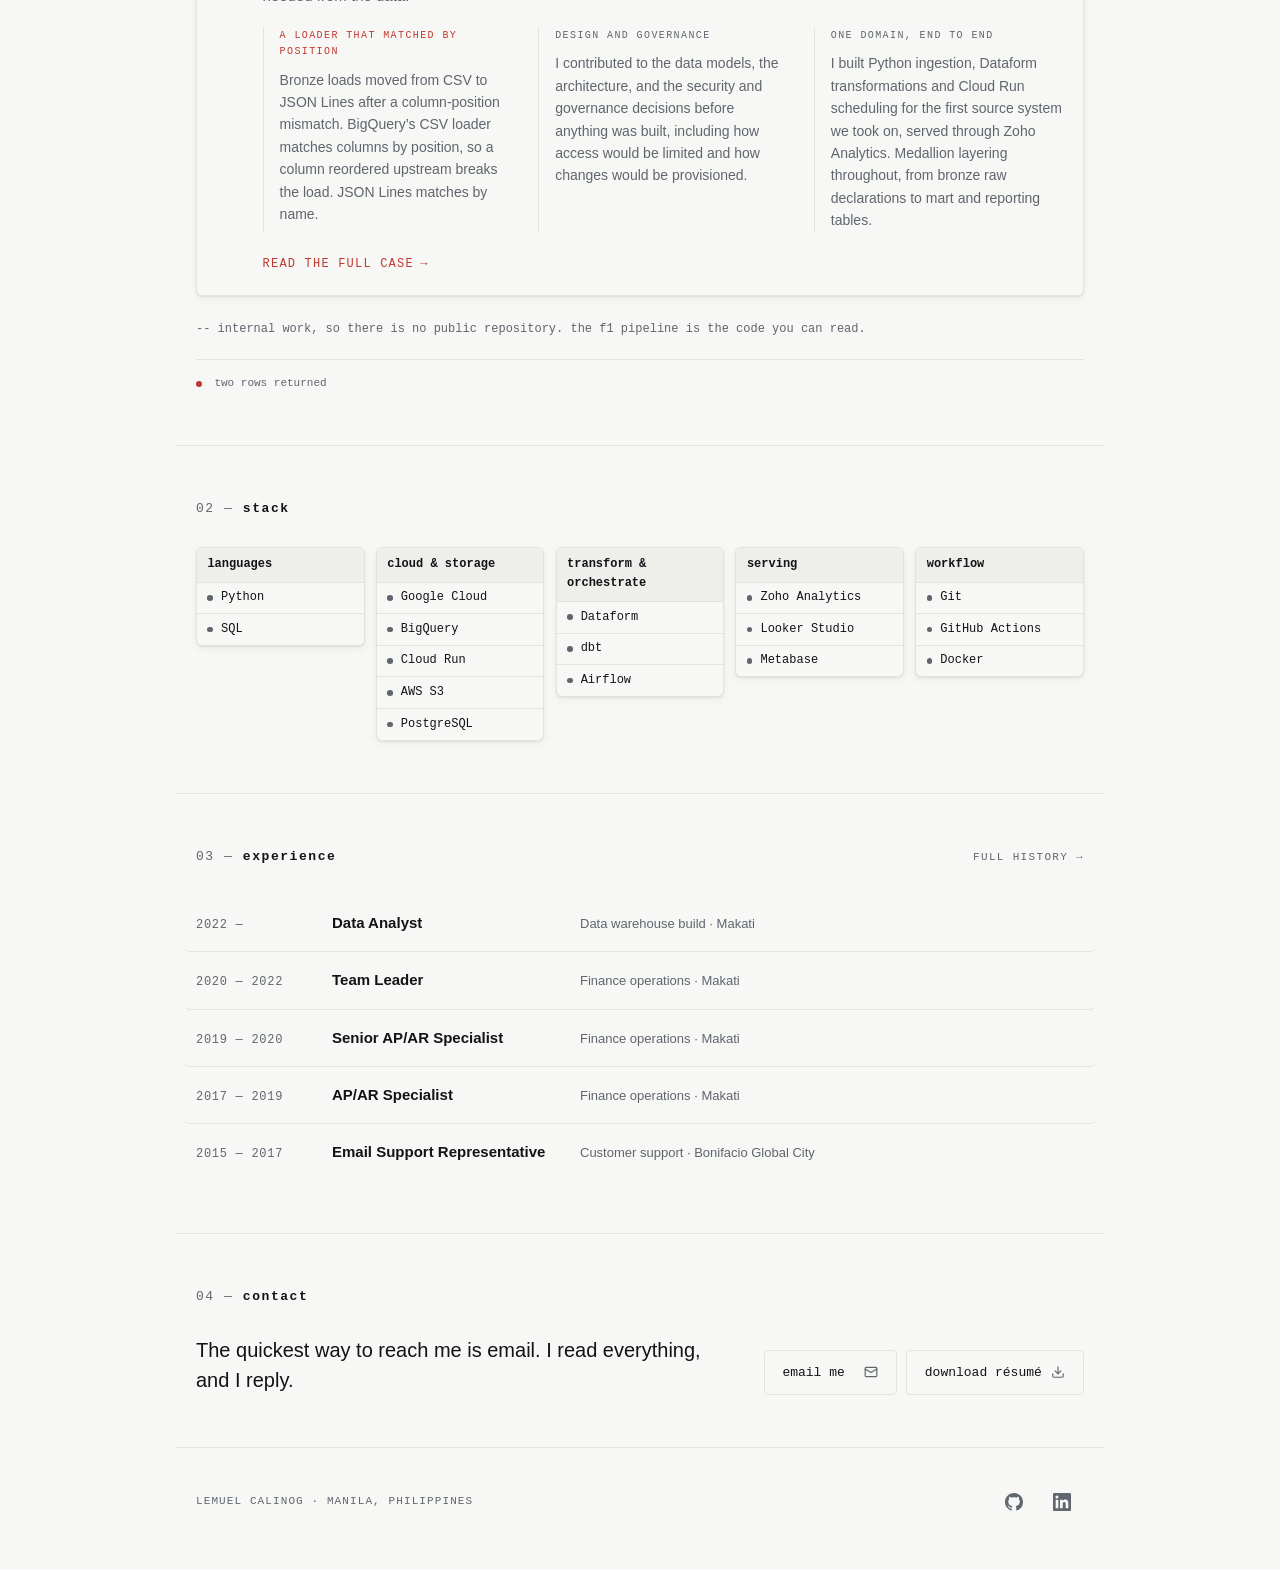
==== commit 24e0994e: "fix: place the Data Analyst role in Makati The row named where he lives rather than where the role i" ====
--- a/index.html
+++ b/index.html
@@ -206,7 +206,7 @@
       <h2>03 — <b>experience</b></h2>
       <a href="assets/lemuel-calinog-cv.pdf" target="_blank" rel="noopener noreferrer">full history &rarr;<span class="sr-only"> (opens in a new tab)</span></a>
     </div>
-    <div class="xp"><div class="yr">2022 —</div><div class="role">Data Analyst</div><div class="org">Data warehouse build · Manila</div></div>
+    <div class="xp"><div class="yr">2022 —</div><div class="role">Data Analyst</div><div class="org">Data warehouse build · Makati</div></div>
     <div class="xp"><div class="yr">2020 — 2022</div><div class="role">Team Leader</div><div class="org">Finance operations · Makati</div></div>
     <div class="xp"><div class="yr">2019 — 2020</div><div class="role">Senior AP/AR Specialist</div><div class="org">Finance operations · Makati</div></div>
     <div class="xp"><div class="yr">2017 — 2019</div><div class="role">AP/AR Specialist</div><div class="org">Finance operations · Makati</div></div>
